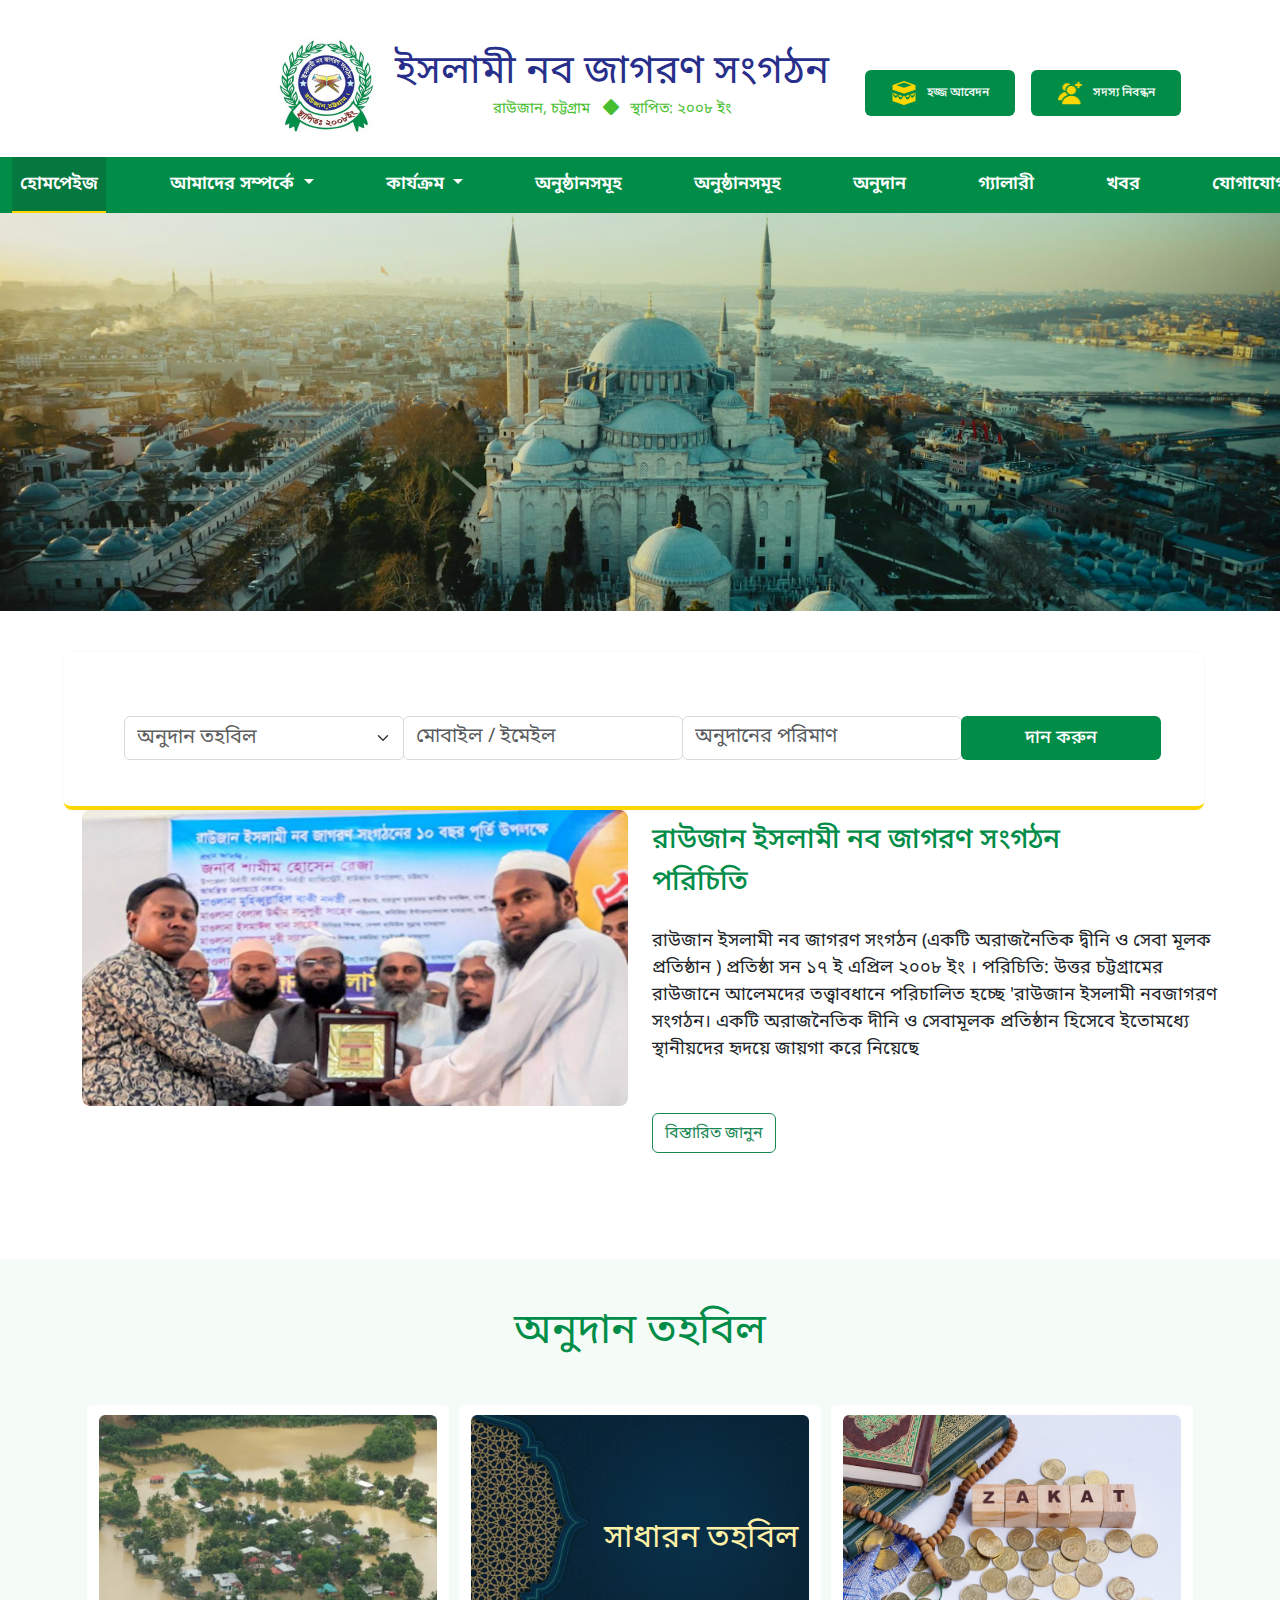
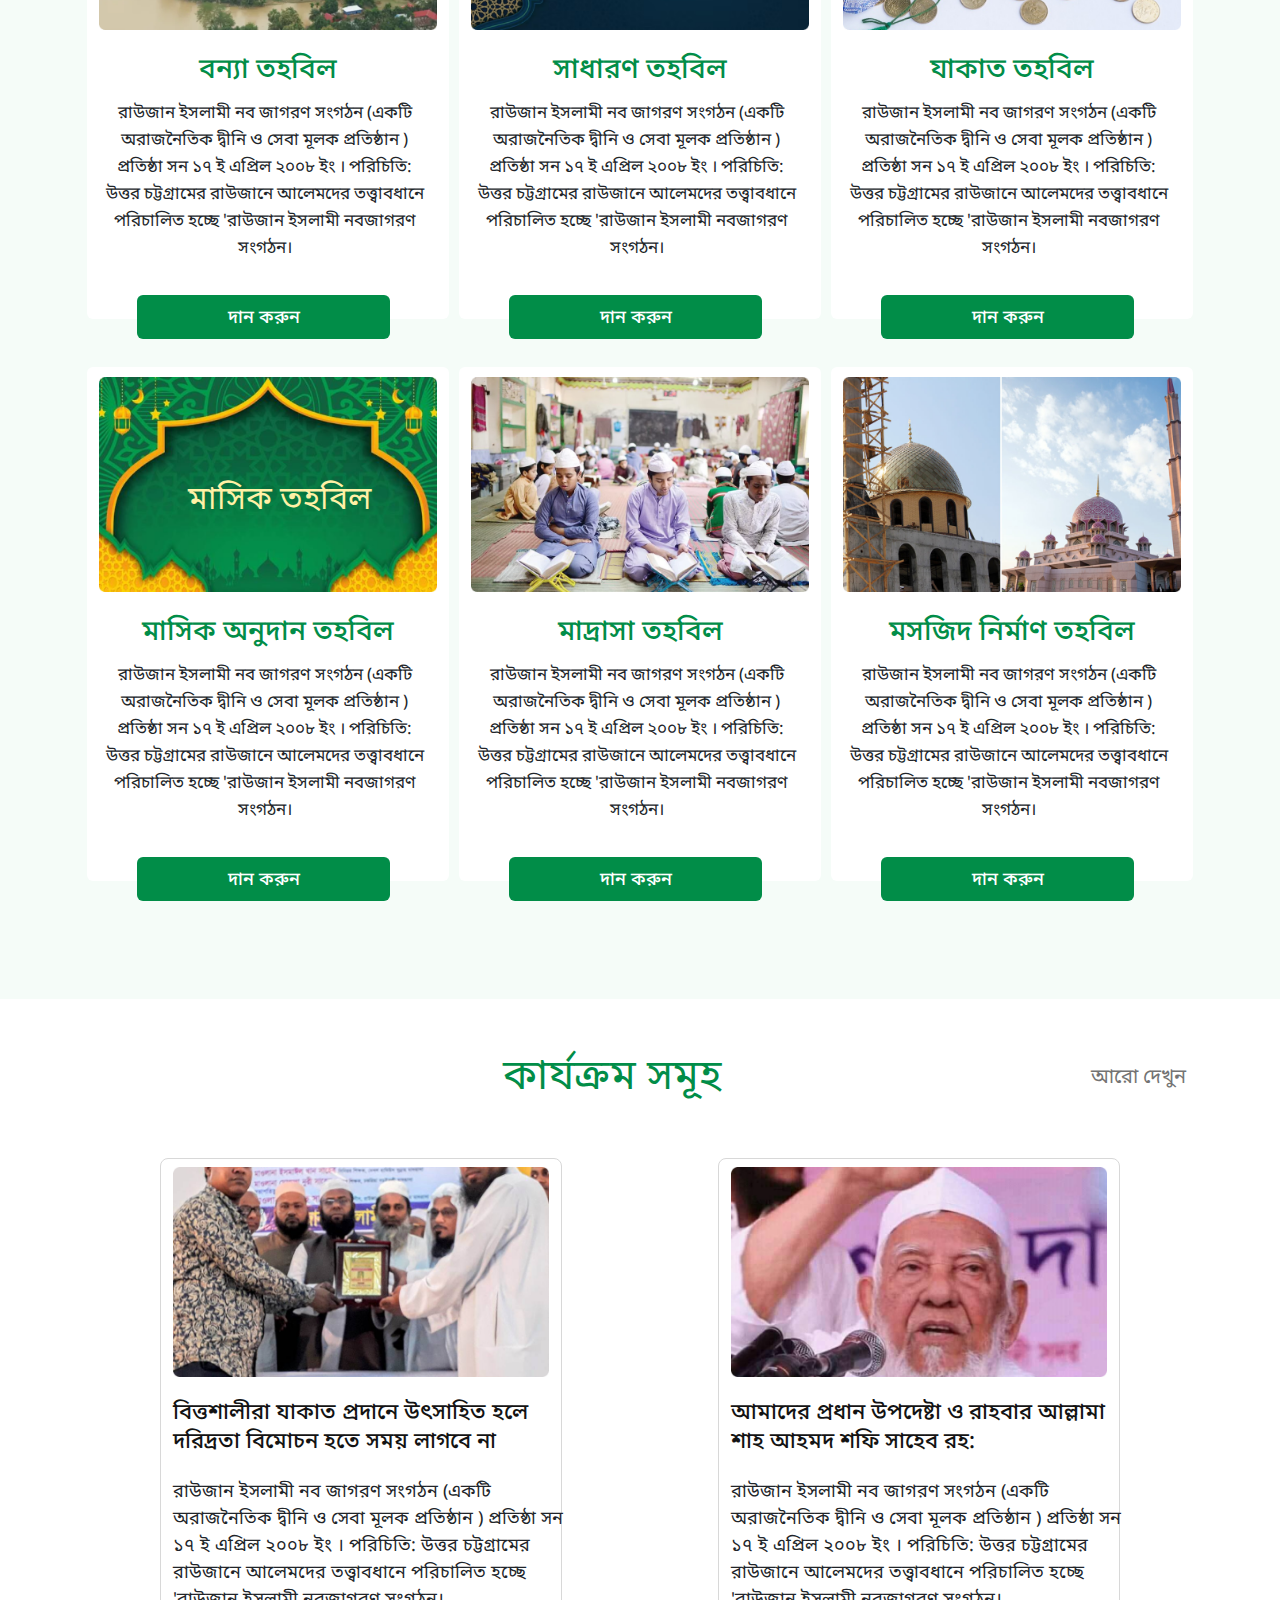
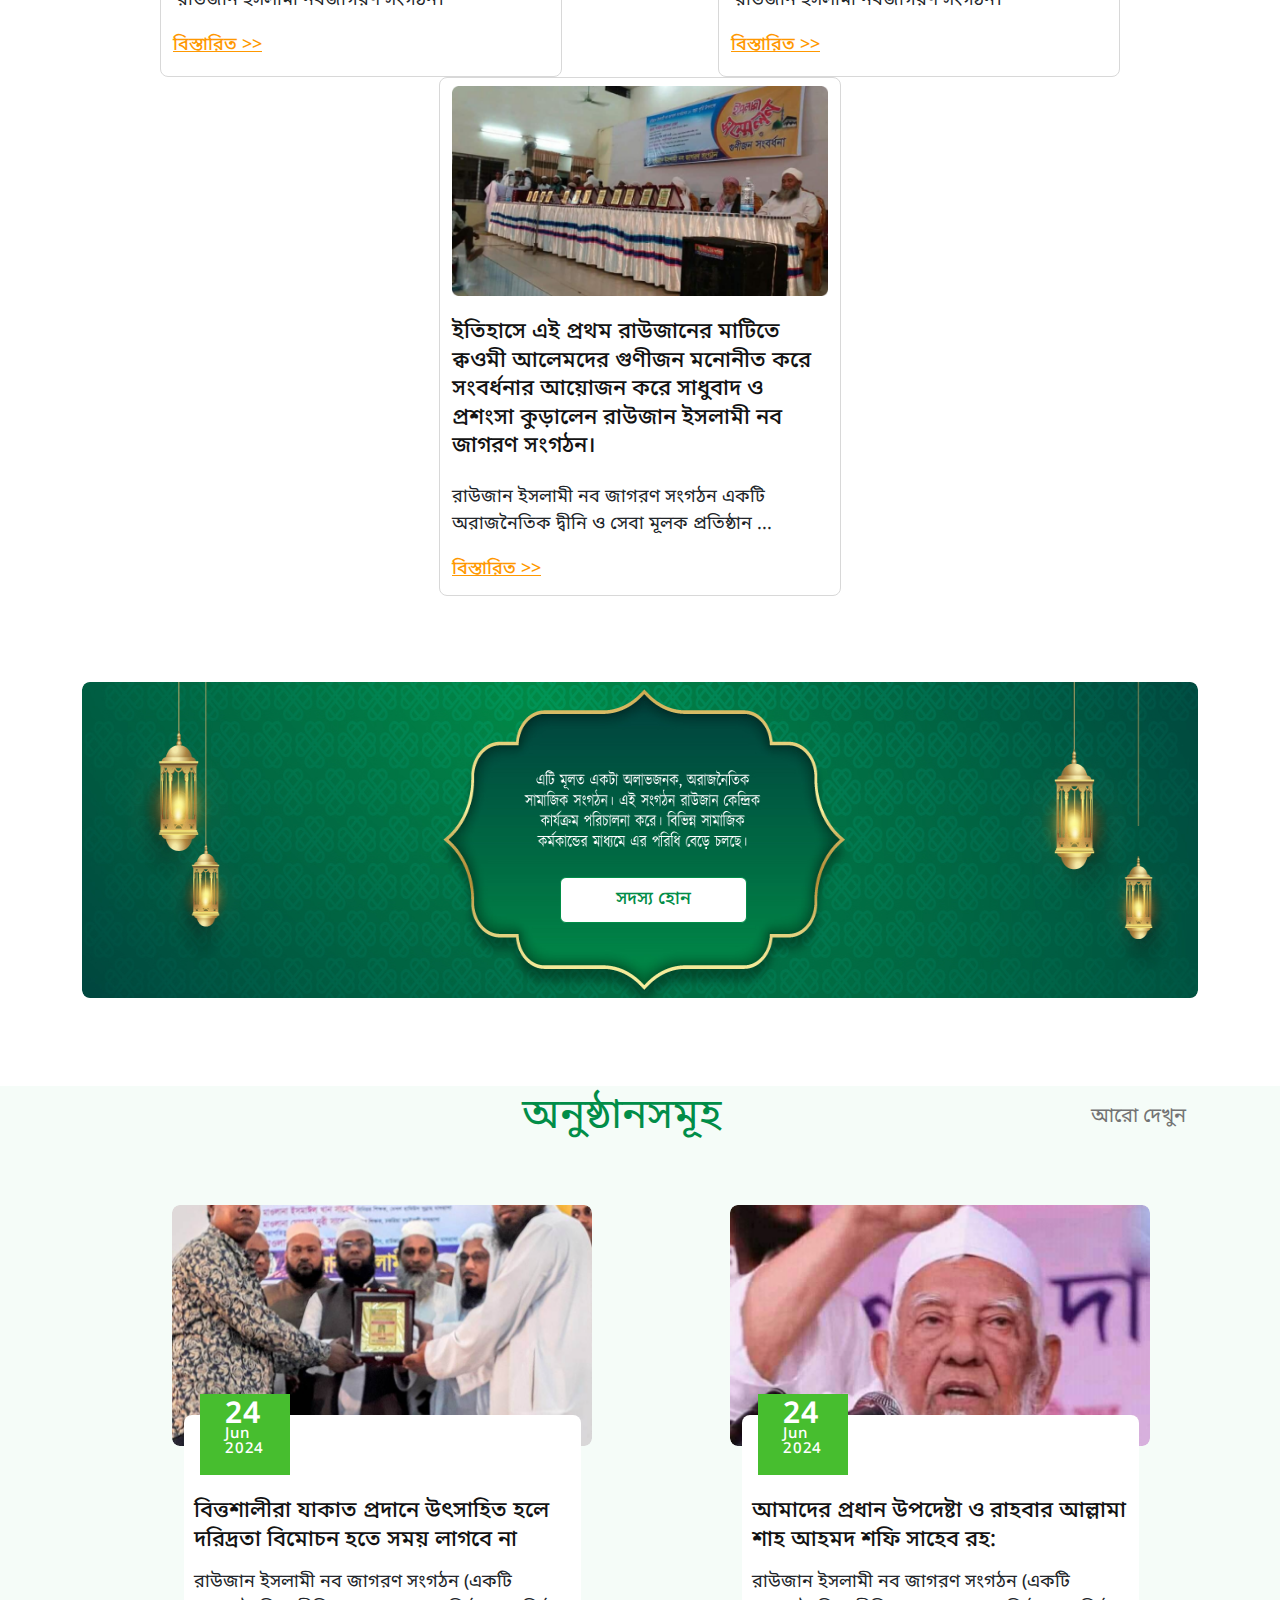
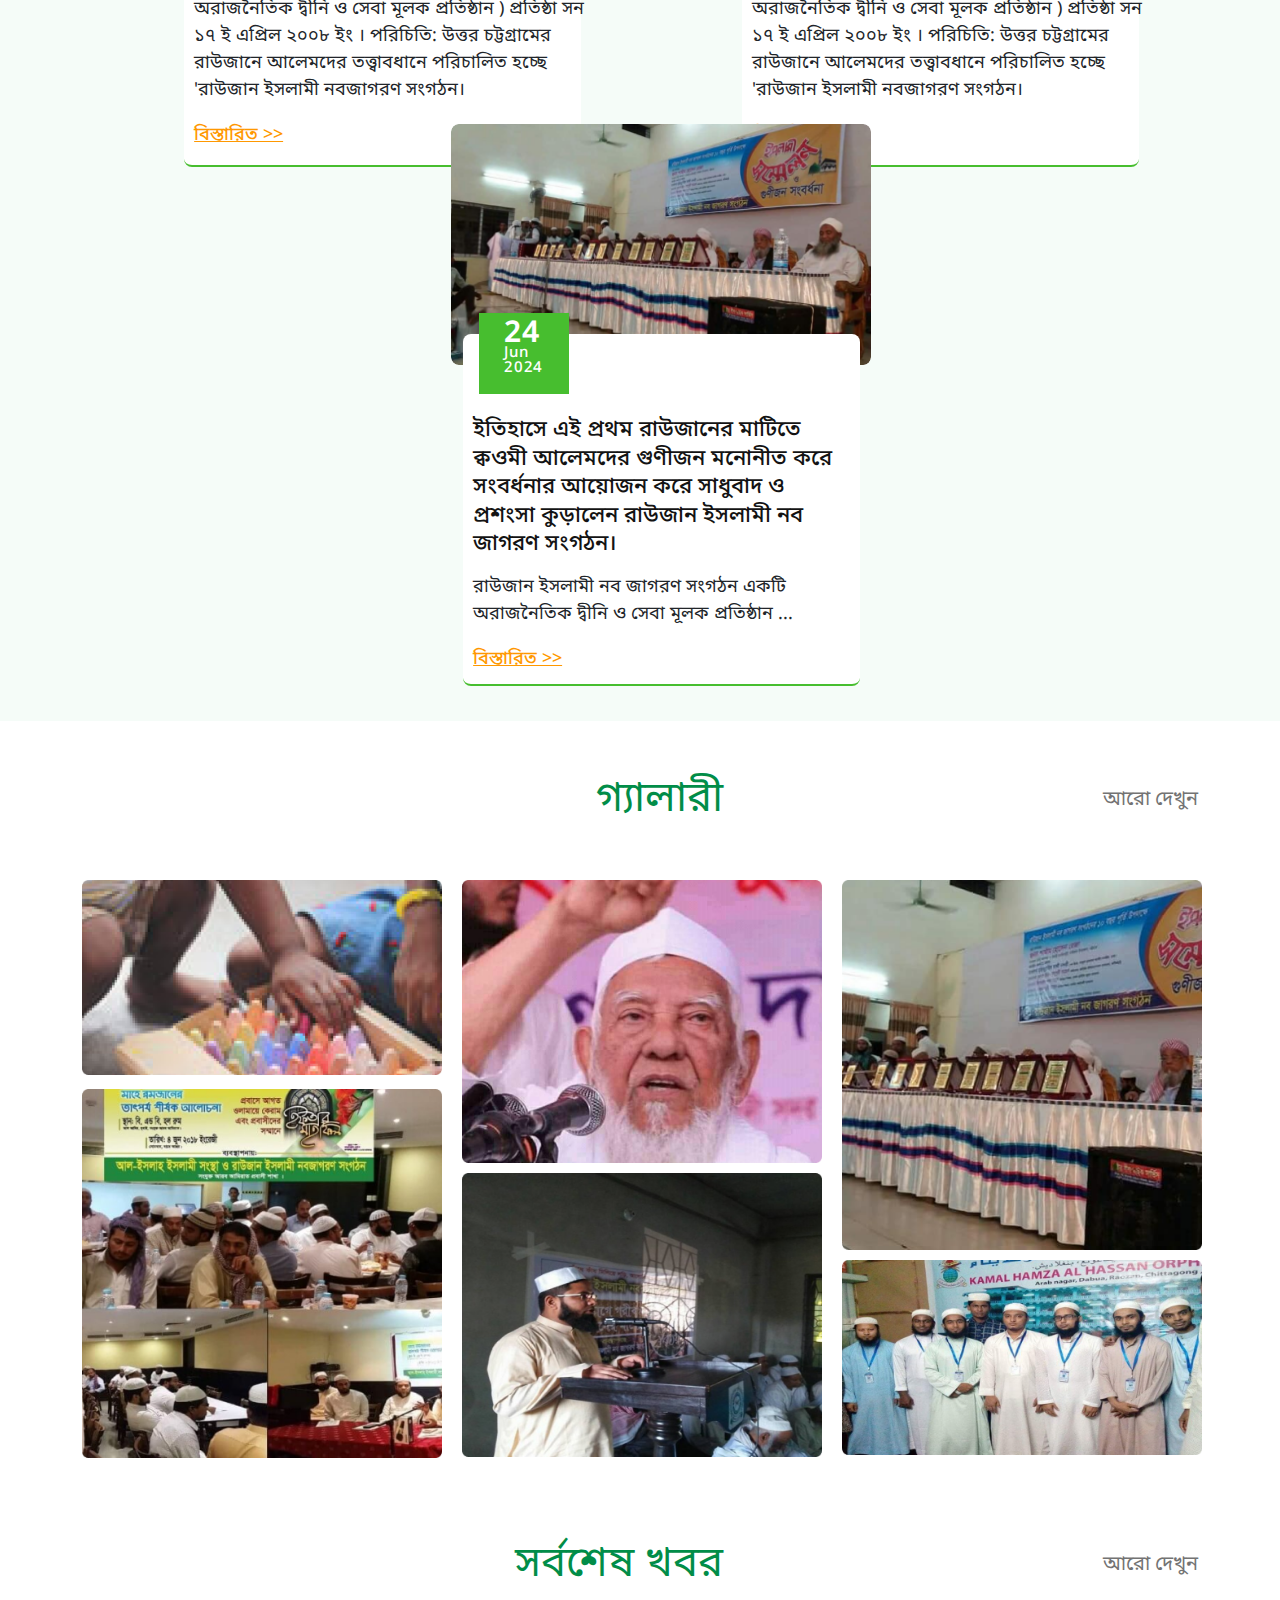
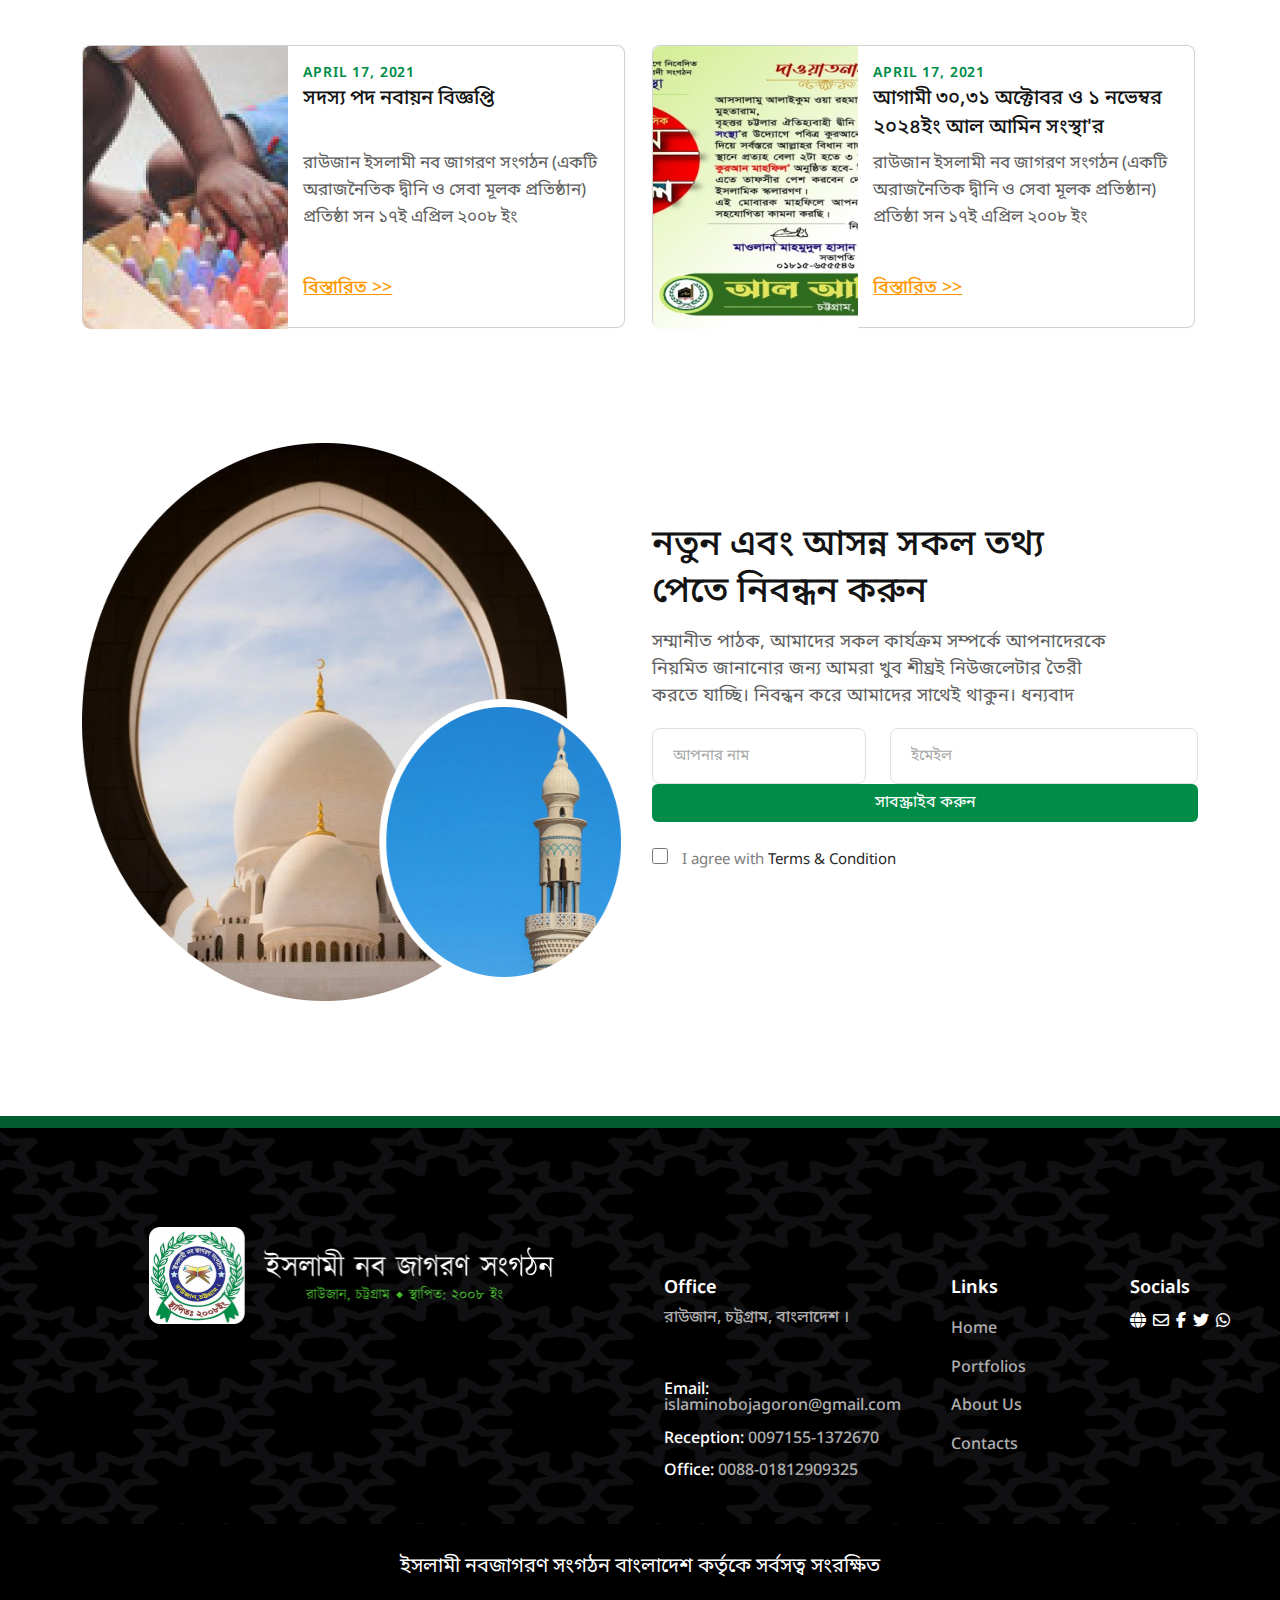
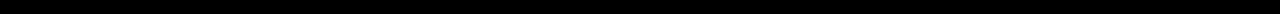
==== index.html @ cee105af "Add files via upload" ====
<!DOCTYPE html>
<html lang="en">
  <head>
    <meta charset="utf-8" />
    <meta name="viewport" content="width=device-width, initial-scale=1" />
    <title>Islami Nobojagoron</title>
    <link
      href="https://cdn.jsdelivr.net/npm/bootstrap@5.3.3/dist/css/bootstrap.min.css"
      rel="stylesheet"
      integrity="sha384-QWTKZyjpPEjISv5WaRU9OFeRpok6YctnYmDr5pNlyT2bRjXh0JMhjY6hW+ALEwIH"
      crossorigin="anonymous"
    />
    <link
      rel="stylesheet"
      href="https://cdnjs.cloudflare.com/ajax/libs/font-awesome/6.6.0/css/all.min.css"
    />
    <link rel="stylesheet" href="style.css" />
  </head>

  <body>
    <img
      style="left: 0; top: 110%"
      class="flower position-absolute d-md-none"
      src="imgs/left-design.png"
      alt=""
    />
    <img
      style="right: -10px; top: 107%"
      class="flower d-md-none"
      src="imgs/right-design.png"
      alt=""
    />
    <header>
      <div class="row w-100">
        <div class="col-sm-12 col-md-12 col-lg-8 col-12">
          <div
            class="logo_container d-flex align-items-center justify-content-md-center justify-content-lg-end"
          >
            <img
              class="img-fluid"
              width="96"
              height="97"
              src="imgs/logo.png"
              alt=""
            />
            <div class="org_name text-center">
              <h3 class="fs-1 fs-md-2">ইসলামী নব জাগরণ সংগঠন</h3>
              <span> রাউজান, চট্টগ্রাম</span>
              <i class="fa-solid fa-diamond"></i>
              <span>স্থাপিত: ২০০৮ ইং</span>
            </div>
          </div>
        </div>

        <div class="col-sm-12 col-md-6 col-lg-4 col-12 p-lg-0 m-md-auto">
          <div class="header_bnts mt-3">
            <button class="btn btn-1">
              <img
                class="me-2"
                width="24"
                height="24"
                src="imgs/kaba.png"
                alt=""
              />
              <span>হজ্জ আবেদন</span>
            </button>

            <button class="btn btn-2">
              <img
                class="me-2"
                width="24"
                height="24"
                src="imgs/double_man.png"
                alt=""
              />
              <span>সদস্য নিবন্ধন</span>
            </button>
          </div>
        </div>
      </div>

      <nav id="navbar" class="navbar navbar-expand-lg text-center">
        <div class="container-fluid">
          <button
            class="navbar-toggler"
            type="button"
            data-bs-toggle="collapse"
            data-bs-target="#navbarNav"
            aria-controls="navbarNav"
            aria-expanded="false"
            aria-label="Toggle navigation"
          >
            <span class="navbar-toggler-icon"></span>
          </button>
          <div class="collapse navbar-collapse" id="navbarNav">
            <ul class="navbar-nav m-auto">
              <li class="nav-item pt-2 active">
                <a class="nav-link" aria-current="page" href="index.html"
                  >হোমপেইজ</a
                >
              </li>

              <li class="nav-item dropdown pt-2">
                <a
                  class="nav-link dropdown-toggle"
                  href="#"
                  role="button"
                  data-bs-toggle="dropdown"
                  aria-expanded="false"
                >
                  আমাদের সম্পর্কে
                </a>
                <ul class="dropdown-menu">
                  <li><a class="dropdown-item" href="about_as.html">আমাদের সম্পর্কে-1</a></li>
                  <li><a class="dropdown-item" href="#">আমাদের সম্পর্কে-2</a></li>
                  <li><hr class="dropdown-divider"></li>
                  <li class="dropend">
                    <a
                      style="color: #000;"
                      class="dropdown-item dropdown-toggle"
                      href="#"
                      role="button"
                      data-bs-toggle="dropdown"
                      aria-expanded="false"
                    >
                      আরো জানি
                    </a>
                    <ul class="dropdown-menu">
                      <li><a class="dropdown-item" href="about_as.html">আমাদের সম্পর্কে-3</a></li>
                      <li><a class="dropdown-item" href="#">আমাদের সম্পর্কে-4</a></li>
                    </ul>
                  </li>
                </ul>
              </li>
              
              <li class="nav-item dropdown pt-2">
                <a
                  class="nav-link dropdown-toggle"
                  href="#"
                  role="button"
                  data-bs-toggle="dropdown"
                  aria-expanded="false"
                >
                কার্যক্রম
                </a>
                <ul class="dropdown-menu">
                  <li><a class="dropdown-item" href="activity.html">কার্যক্রম-1</a></li>
                  <li><a class="dropdown-item" href="#">কার্যক্রম-2</a></li>
                  <li><hr class="dropdown-divider"></li>
                  <li class="dropend">
                    <a
                      style="color: #000;"
                      class="dropdown-item dropdown-toggle"
                      href="#"
                      role="button"
                      data-bs-toggle="dropdown"
                      aria-expanded="false"
                    >
                      আরো জানি
                    </a>
                    <ul class="dropdown-menu">
                      <li><a class="dropdown-item" href="about_as.html">কার্যক্রম-3</a></li>
                      <li><a class="dropdown-item" href="#">কার্যক্রম-4</a></li>
                    </ul>
                  </li>
                </ul>
              </li>
          
              <li class="nav-item pt-2">
                <a class="nav-link" href="occasion.html">অনুষ্ঠানসমূহ</a>
              </li>
              <li class="nav-item pt-2">
                <a class="nav-link" href="occasion.html">অনুষ্ঠানসমূহ</a>
              </li>
              <li class="nav-item pt-2">
                <a class="nav-link" href="donation.html">অনুদান</a>
              </li>
              <li class="nav-item pt-2">
                <a class="nav-link" href="gallery.html">গ্যালারী</a>
              </li>
              <li class="nav-item pt-2">
                <a class="nav-link" href="news.html">খবর</a>
              </li>
              <li class="nav-item pt-2">
                <a class="nav-link" href="contact.html">যোগাযোগ</a>
              </li>
            </ul>
          </div>
        </div>
      </nav>
    </header>

    <section class="hero-section">
      <div class="hero">
        <div class="position-relative">
          <img height="597" class="img-fluid" src="imgs/hero_img.png" alt="" />
        </div>
        <div class="hero-box container position-absolute">
          <form class="row g-3 needs-validation m-auto" novalidate>
            <div class="all-work col-md-3 p-lg-5 p-md-5 col-sm-12">
              <select class="form-select" id="validationCustom04" required>
                <option selected disabled value="">অনুদান তহবিল</option>
                <option>...</option>
                <option>...</option>
              </select>
            </div>

            <div class="col-md-3 p-lg-5 p-md-5 pt-sm-2 col-sm-12">
              <input
                type="number"
                class="form-control"
                id="validationCustom05"
                required
                placeholder="মোবাইল / ইমেইল"
              />
            </div>

            <div class="col-md-3 p-lg-5 p-md-5 col-sm-12">
              <input
                type="number"
                class="form-control"
                id="validationCustom05"
                required
                placeholder="অনুদানের পরিমাণ"
              />
            </div>

            <div class="col-md-3 p-lg-5 p-md-5 col-sm-12">
              <input
                type="submit"
                class="form-control btns"
                id="validationCustom05"
                value="দান করুন"
              />
            </div>
          </form>
        </div>
      </div>
    </section>

    <section class="about_section container">
      <div class="row">
        <div class="col-12 col-md-6 col-sm-12 col-lg-6">
          <img class="img-fluid" src="imgs/about_img-1.png" alt="" />
        </div>
        <div class="deteails col-12 col-md-6 col-sm-12 col-lg-5">
          <h1>রাউজান ইসলামী নব জাগরণ সংগঠন পরিচিতি</h1>
          <p>
            রাউজান ইসলামী নব জাগরণ সংগঠন (একটি অরাজনৈতিক দ্বীনি ও সেবা মূলক
            প্রতিষ্ঠান ) প্রতিষ্ঠা সন ১৭ ই এপ্রিল ২০০৮ ইং । পরিচিতি: উত্তর
            চট্টগ্রামের রাউজানে আলেমদের তত্ত্বাবধানে পরিচালিত হচ্ছে 'রাউজান
            ইসলামী নবজাগরণ সংগঠন। একটি অরাজনৈতিক দীনি ও সেবামূলক প্রতিষ্ঠান
            হিসেবে ইতোমধ্যে স্থানীয়দের হৃদয়ে জায়গা করে নিয়েছে
          </p>
          <button type="button" class="btn btn-outline-success pt-2 btn-3">
            বিস্তারিত জানুন
          </button>
        </div>
      </div>
    </section>

    <section class="donation-section">
      <div class="container">
        <div class="text-center my-5 header pt-5">
          <h1>অনুদান তহবিল</h1>
        </div>

        <div class="row row-1 m-auto">
          <div
            class="card col-lg-4 col-md-4 col-sm-12 m-md-auto mt-md-5 col-12 m-lg-auto"
          >
            <img src="imgs/donation-1.png" alt="বন্যা তহবিল" />
            <h3>বন্যা তহবিল</h3>
            <p>
              রাউজান ইসলামী নব জাগরণ সংগঠন (একটি অরাজনৈতিক দ্বীনি ও সেবা মূলক
              প্রতিষ্ঠান ) প্রতিষ্ঠা সন ১৭ ই এপ্রিল ২০০৮ ইং । পরিচিতি: উত্তর
              চট্টগ্রামের রাউজানে আলেমদের তত্ত্বাবধানে পরিচালিত হচ্ছে 'রাউজান
              ইসলামী নবজাগরণ সংগঠন।
            </p>
            <button class="donate-btn">দান করুন</button>
          </div>

          <div
            class="card col-lg-4 col-md-4 col-sm-12 m-md-auto mt-md-5 col-12 m-lg-auto"
          >
            <img
              class="position-relative"
              src="imgs/donation-2.png"
              alt="সাধারণ তহবিল"
            />
            <span class="position-absolute">সাধারন তহবিল</span>
            <h3>সাধারণ তহবিল</h3>
            <p>
              রাউজান ইসলামী নব জাগরণ সংগঠন (একটি অরাজনৈতিক দ্বীনি ও সেবা মূলক
              প্রতিষ্ঠান ) প্রতিষ্ঠা সন ১৭ ই এপ্রিল ২০০৮ ইং । পরিচিতি: উত্তর
              চট্টগ্রামের রাউজানে আলেমদের তত্ত্বাবধানে পরিচালিত হচ্ছে 'রাউজান
              ইসলামী নবজাগরণ সংগঠন।
            </p>
            <button class="donate-btn">দান করুন</button>
          </div>

          <div
            class="card col-lg-4 col-md-4 col-sm-12 m-md-auto mt-md-5 col-12 m-lg-auto"
          >
            <img src="imgs/donation-3.png" alt="যাকাত তহবিল" />
            <h3>যাকাত তহবিল</h3>
            <p>
              রাউজান ইসলামী নব জাগরণ সংগঠন (একটি অরাজনৈতিক দ্বীনি ও সেবা মূলক
              প্রতিষ্ঠান ) প্রতিষ্ঠা সন ১৭ ই এপ্রিল ২০০৮ ইং । পরিচিতি: উত্তর
              চট্টগ্রামের রাউজানে আলেমদের তত্ত্বাবধানে পরিচালিত হচ্ছে 'রাউজান
              ইসলামী নবজাগরণ সংগঠন।
            </p>
            <button class="donate-btn">দান করুন</button>
          </div>

          <div
            class="card col-lg-4 col-md-4 col-sm-12 col-12 m-md-auto mt-md-5 mt-xl-5 m-lg-auto"
          >
            <img
              class="position-relative"
              src="imgs/donation-4.png"
              alt="মাসিক তহবিল"
            />
            <span class="position-absolute" style="left: 28%">মাসিক তহবিল</span>
            <h3>মাসিক অনুদান তহবিল</h3>
            <p>
              রাউজান ইসলামী নব জাগরণ সংগঠন (একটি অরাজনৈতিক দ্বীনি ও সেবা মূলক
              প্রতিষ্ঠান ) প্রতিষ্ঠা সন ১৭ ই এপ্রিল ২০০৮ ইং । পরিচিতি: উত্তর
              চট্টগ্রামের রাউজানে আলেমদের তত্ত্বাবধানে পরিচালিত হচ্ছে 'রাউজান
              ইসলামী নবজাগরণ সংগঠন।
            </p>
            <button class="donate-btn">দান করুন</button>
          </div>

          <div
            class="card col-lg-4 col-md-4 col-sm-12 col-12 m-md-auto mt-md-5 mt-xl-5 m-lg-auto"
          >
            <img src="imgs/donation-5.png" alt="মাদ্রাসা তহবিল" />
            <h3>মাদ্রাসা তহবিল</h3>
            <p>
              রাউজান ইসলামী নব জাগরণ সংগঠন (একটি অরাজনৈতিক দ্বীনি ও সেবা মূলক
              প্রতিষ্ঠান ) প্রতিষ্ঠা সন ১৭ ই এপ্রিল ২০০৮ ইং । পরিচিতি: উত্তর
              চট্টগ্রামের রাউজানে আলেমদের তত্ত্বাবধানে পরিচালিত হচ্ছে 'রাউজান
              ইসলামী নবজাগরণ সংগঠন।
            </p>
            <button class="donate-btn">দান করুন</button>
          </div>

          <div
            class="card col-lg-4 col-md-4 col-sm-12 col-12 m-md-auto mt-md-5 mt-xl-5 m-lg-auto"
          >
            <img src="imgs/donation-6.png" alt="মসজিদ নির্মাণ তহবিল" />
            <h3>মসজিদ নির্মাণ তহবিল</h3>
            <p>
              রাউজান ইসলামী নব জাগরণ সংগঠন (একটি অরাজনৈতিক দ্বীনি ও সেবা মূলক
              প্রতিষ্ঠান ) প্রতিষ্ঠা সন ১৭ ই এপ্রিল ২০০৮ ইং । পরিচিতি: উত্তর
              চট্টগ্রামের রাউজানে আলেমদের তত্ত্বাবধানে পরিচালিত হচ্ছে 'রাউজান
              ইসলামী নবজাগরণ সংগঠন।
            </p>
            <button class="donate-btn">দান করুন</button>
          </div>
        </div>
      </div>
    </section>

    <section class="activity_section">
      <div class="container">
        <div class="container">
          <div class="row custom-header my-5">
            <div class="col-7 text-end text-sm-left">
              <span>কার্যক্রম সমূহ</span>
            </div>
            <div class="col-5 see-more text-end pt-lg-3 pt-md-3">
              <a href="#" class="btn-5">আরো দেখুন</a>
            </div>
          </div>
        </div>

        <div class="row row-1 m-auto">
          <div
            class="card col-lg-4 col-md-4 col-sm-12 m-md-auto mt-md-5 col-12 m-lg-auto"
          >
            <img src="imgs/activity-1.png" alt="বন্যা তহবিল" />
            <h3>
              বিত্তশালীরা যাকাত প্রদানে উৎসাহিত হলে দরিদ্রতা বিমোচন হতে সময়
              লাগবে না
            </h3>
            <p>
              রাউজান ইসলামী নব জাগরণ সংগঠন (একটি অরাজনৈতিক দ্বীনি ও সেবা মূলক
              প্রতিষ্ঠান ) প্রতিষ্ঠা সন ১৭ ই এপ্রিল ২০০৮ ইং । পরিচিতি: উত্তর
              চট্টগ্রামের রাউজানে আলেমদের তত্ত্বাবধানে পরিচালিত হচ্ছে 'রাউজান
              ইসলামী নবজাগরণ সংগঠন।
            </p>
            <a href="#" class="btn-4">বিস্তারিত >></a>
          </div>

          <div
            class="card col-lg-4 col-md-4 col-sm-12 m-md-auto mt-md-5 col-12 m-lg-auto"
          >
            <img src="imgs/activity-2.png" />
            <h3>
              আমাদের প্রধান উপদেষ্টা ও রাহবার আল্লামা শাহ আহমদ শফি সাহেব রহ:
            </h3>
            <p>
              রাউজান ইসলামী নব জাগরণ সংগঠন (একটি অরাজনৈতিক দ্বীনি ও সেবা মূলক
              প্রতিষ্ঠান ) প্রতিষ্ঠা সন ১৭ ই এপ্রিল ২০০৮ ইং । পরিচিতি: উত্তর
              চট্টগ্রামের রাউজানে আলেমদের তত্ত্বাবধানে পরিচালিত হচ্ছে 'রাউজান
              ইসলামী নবজাগরণ সংগঠন।
            </p>
            <a href="#" class="btn-4">বিস্তারিত >></a>
          </div>

          <div
            class="card col-lg-4 col-md-4 col-sm-12 m-md-auto mt-md-5 col-12 m-lg-auto"
          >
            <img src="imgs/activity-3.png" alt="যাকাত তহবিল" />
            <h3>
              ইতিহাসে এই প্রথম রাউজানের মাটিতে ক্বওমী আলেমদের গুণীজন মনোনীত করে
              সংবর্ধনার আয়োজন করে সাধুবাদ ও প্রশংসা কুড়ালেন রাউজান ইসলামী নব
              জাগরণ সংগঠন।
            </h3>
            <p>
              রাউজান ইসলামী নব জাগরণ সংগঠন একটি অরাজনৈতিক দ্বীনি ও সেবা মূলক
              প্রতিষ্ঠান ...
            </p>
            <a href="#" class="btn-4">বিস্তারিত >></a>
          </div>
        </div>
      </div>
    </section>

    <section class="container banner position-relative">
      <img src="imgs/banner.png" class="img-fluid" alt="" />
      <button type="button" class="btn btn-light position-absolute btn-1">
        সদস্য হোন
      </button>
    </section>

    <section class="activity_section ocation-section">
      <div class="container">
        <div class="container">
          <div class="row custom-header my-5">
            <div class="col-7 text-end text-sm-left">
              <span>অনুষ্ঠানসমূহ</span>
            </div>
            <div class="col-5 see-more text-end pt-lg-3 pt-md-3">
              <a href="#" class="btn-5">আরো দেখুন</a>
            </div>
          </div>
        </div>

        <div class="row row-1 m-auto">
          <div
            class="card col-lg-4 col-md-4 col-sm-12 m-md-auto mt-md-5 col-12 m-lg-auto"
          >
            <img
              class="position-relative"
              src="imgs/activity-1.png"
              alt="বন্যা তহবিল"
            />
            <div class="card_body position-absolute">
              <h3>
                বিত্তশালীরা যাকাত প্রদানে উৎসাহিত হলে দরিদ্রতা বিমোচন হতে সময়
                লাগবে না
              </h3>
              <p>
                রাউজান ইসলামী নব জাগরণ সংগঠন (একটি অরাজনৈতিক দ্বীনি ও সেবা মূলক
                প্রতিষ্ঠান ) প্রতিষ্ঠা সন ১৭ ই এপ্রিল ২০০৮ ইং । পরিচিতি: উত্তর
                চট্টগ্রামের রাউজানে আলেমদের তত্ত্বাবধানে পরিচালিত হচ্ছে 'রাউজান
                ইসলামী নবজাগরণ সংগঠন।
              </p>
              <a href="#" class="btn-4">বিস্তারিত >></a>
            </div>
            <div class="date position-absolute text-center">
              <p>
                <span>24</span> <br />
                Jun<br />
                2024
              </p>
            </div>
          </div>

          <div
            class="card col-lg-4 col-md-4 col-sm-12 m-md-auto mt-md-5 col-12 m-lg-auto"
          >
            <img
              class="position-relative"
              src="imgs/activity-2.png"
              alt="সাধারণ তহবিল"
            />
            <div class="card_body position-absolute">
              <h3>
                আমাদের প্রধান উপদেষ্টা ও রাহবার আল্লামা শাহ আহমদ শফি সাহেব রহ:
              </h3>
              <p>
                রাউজান ইসলামী নব জাগরণ সংগঠন (একটি অরাজনৈতিক দ্বীনি ও সেবা মূলক
                প্রতিষ্ঠান ) প্রতিষ্ঠা সন ১৭ ই এপ্রিল ২০০৮ ইং । পরিচিতি: উত্তর
                চট্টগ্রামের রাউজানে আলেমদের তত্ত্বাবধানে পরিচালিত হচ্ছে 'রাউজান
                ইসলামী নবজাগরণ সংগঠন।
              </p>
              <a href="#" class="btn-4">বিস্তারিত >></a>
            </div>
            <div class="date position-absolute">
              <p><span>24</span><br />Jun<br />2024</p>
            </div>
          </div>

          <div
            class="card card-3 col-lg-4 col-md-4 col-sm-12 m-md-auto mt-md-5 col-12 m-lg-auto"
          >
            <img class="position-relative" src="imgs/activity-3.png" alt="" />
            <div class="card_body position-absolute">
              <h3>
                ইতিহাসে এই প্রথম রাউজানের মাটিতে ক্বওমী আলেমদের গুণীজন মনোনীত
                করে সংবর্ধনার আয়োজন করে সাধুবাদ ও প্রশংসা কুড়ালেন রাউজান ইসলামী
                নব জাগরণ সংগঠন।
              </h3>
              <p>
                রাউজান ইসলামী নব জাগরণ সংগঠন একটি অরাজনৈতিক দ্বীনি ও সেবা মূলক
                প্রতিষ্ঠান ...
              </p>
              <a href="#" class="btn-4">বিস্তারিত >></a>
            </div>
            <div class="date position-absolute">
              <p><span>24</span> <br />Jun<br />2024</p>
            </div>
          </div>
        </div>
      </div>
    </section>

    <section class="img_gallary">
      <div class="container">
        <div class="row custom-header my-5">
          <div class="col-7 text-end text-sm-left">
            <span>গ্যালারী</span>
          </div>
          <div class="col-5 see-more text-end pt-lg-3 pt-md-3">
            <a href="#" class="btn-5">আরো দেখুন</a>
          </div>
        </div>
      </div>
      <div class="container">
        <div class="grid-container-all">
          <div class="grid-container">
            <img src="imgs/gallary-1.png" alt="" />
            <img src="imgs/gallary-4.png" alt="" />
          </div>
          <div class="grid-container grid-container-2">
            <img src="imgs/gallary-2.png" alt="" />
            <img src="imgs/gallary-5.png" alt="" />
          </div>
          <div class="grid-container grid-container-3">
            <img src="imgs/gallary-3.png" alt="" />
            <img src="imgs/gallary-6.png" alt="" />
          </div>
        </div>
      </div>
    </section>

    <section class="news_section">
      <div class="container">
        <div class="row custom-header my-5">
          <div class="col-7 text-end text-sm-left">
            <span>সর্বশেষ খবর</span>
          </div>
          <div class="col-5 see-more text-end pt-lg-3 pt-md-3">
            <a href="#" class="btn-5">আরো দেখুন</a>
          </div>
        </div>
      </div>

      <div class="container mt-5">
        <div class="row g-4">
          <div class="col col-lg-6 col-md-12 col-sm-12 col-12">
            <div class="card d-flex flex-md-row flex-lg-row flex-sm-column">
              <img src="imgs/news-1.png" alt="Card Image" />
              <div class="card-body">
                <span class="time-date">APRIL 17, 2021</span>
                <h5 class="card-title">সদস্য পদ নবায়ন বিজ্ঞপ্তি</h5>
                <p class="card-text">
                  রাউজান ইসলামী নব জাগরণ সংগঠন (একটি অরাজনৈতিক দ্বীনি ও সেবা
                  মূলক প্রতিষ্ঠান) প্রতিষ্ঠা সন ১৭ই এপ্রিল ২০০৮ ইং
                </p>
                <a href="#" class="read-more">বিস্তারিত &gt;&gt;</a>
              </div>
            </div>
          </div>
          <div class="col col-lg-6 col-md-12 col-sm-12 col-12">
            <div class="card d-flex flex-md-row flex-lg-row flex-sm-column">
              <img src="imgs/news-2.png" alt="Card Image" />
              <div class="card-body">
                <span class="time-date">APRIL 17, 2021</span>
                <h5 class="card-title">
                  আগামী ৩০,৩১ অক্টোবর ও ১ নভেম্বর ২০২৪ইং আল আমিন সংস্থা'র
                </h5>
                <p class="card-text">
                  রাউজান ইসলামী নব জাগরণ সংগঠন (একটি অরাজনৈতিক দ্বীনি ও সেবা
                  মূলক প্রতিষ্ঠান) প্রতিষ্ঠা সন ১৭ই এপ্রিল ২০০৮ ইং
                </p>
                <a href="#" class="read-more">বিস্তারিত &gt;&gt;</a>
              </div>
            </div>
          </div>
        </div>
      </div>
    </section>

    <section class="contact_section">
      <div class="container">
        <div class="row">
          <div class="col col-12 col-sm-12 col-md-12 col-lg-6">
            <img src="imgs/contact.png" class="img-fluid" alt="" />
          </div>
          <div class="col main-body col-12 col-sm-12 col-md-12 col-lg-6">
            <div
              class="col col-12 col-sm-12 col-md-12 col-lg-6 m-md-auto"
            ></div>
            <h1>নতুন এবং আসন্ন সকল তথ্য পেতে নিবন্ধন করুন</h1>
            <p>
              সম্মানীত পাঠক, আমাদের সকল কার্যক্রম সম্পর্কে আপনাদেরকে নিয়মিত
              জানানোর জন্য আমরা খুব শীঘ্রই নিউজলেটার তৈরী করতে যাচ্ছি। নিবন্ধন
              করে আমাদের সাথেই থাকুন। ধন্যবাদ
            </p>

            <div class="row">
              <div class="col-md-5">
                <input
                  type="text"
                  class="form-control"
                  id="inputEmail4"
                  placeholder="আপনার নাম"
                />
              </div>
              <div class="col-md-7">
                <input
                  type="text"
                  class="form-control"
                  id="inputPassword4"
                  placeholder="ইমেইল"
                />
              </div>
              <div class="col-12">
                <button class="form-control btn btn-3 btn-sub">সাবস্ক্রাইব করুন</button>
                
              </div>
            </div>
            <div class="cheakBox mt-4">
              <input type="checkbox" name="" id="" />
              <label for="">I agree with <span>Terms & Condition</span></label>
            </div>
          </div>
        </div>
      </div>
    </section>

    <footer class="position-relative w-lg-100">
      <img
        style="opacity: 0.5"
        width="100%"
        height="100%"
        src="imgs/footer-bg.png"
        alt=""
      />
      <div class="container-box position-absolute">
        <div class="row">
          <div class="col col-lg-6 col-md-12 col-sm-12 col-12 text-md-center">
            <img class="img-fluid" src="imgs/footer-logo.png" alt="" />
          </div>
          <div class="col col-lg-6 col-md-12 col-sm-12 col-12 m-md-auto">
            <div class="footer-boxss d-flex mt-md-5">
              <div>
                <h3>Office</h3>
                <p>রাউজান, চট্টগ্রাম, বাংলাদেশ ।</p>
                <div class="email-box">
                  <p>
                    <span>Email:</span><br />
                    islaminobojagoron@gmail.com
                  </p>
                  <p><span>Reception:</span> 0097155-1372670</p>
                  <p><span>Office:</span> 0088-01812909325</p>
                </div>
              </div>
              <div class="d-flex flex-column link-section w-sm-50">
                <h3>Links</h3>
                <a href="">Home</a>
                <a href="">Portfolios</a>
                <a href="">About Us</a>
                <a href="">Contacts</a>
              </div>

              <div class="social_link w-sm-50">
                <h3>Socials</h3>
                <i class="fa-solid fa-globe"></i>
                <i class="fa-regular fa-envelope"></i>
                <i class="fa-brands fa-facebook-f"></i>
                <i class="fa-brands fa-twitter"></i>
                <i class="fa-brands fa-whatsapp"></i>
              </div>
            </div>
          </div>
        </div>
      </div>
      <div class="copyright text-center">
        <p>ইসলামী নবজাগরণ সংগঠন বাংলাদেশ কর্তৃকে সর্বসত্ব সংরক্ষিত</p>
      </div>
    </footer>

    <script src="main.js"></script>
    <script
      src="https://cdn.jsdelivr.net/npm/bootstrap@5.3.3/dist/js/bootstrap.bundle.min.js"
      integrity="sha384-YvpcrYf0tY3lHB60NNkmXc5s9fDVZLESaAA55NDzOxhy9GkcIdslK1eN7N6jIeHz"
      crossorigin="anonymous"
    ></script>
  </body>
</html>
---- style.css ----
@import url("https://fonts.googleapis.com/css2?family=Noto+Sans+Bengali:wght@100..900&display=swap");

* {
  font-family: "Noto Sans Bengali", sans-serif;
}

/* header */
header {
  margin-top: 36px;
}

.logo_container .org_name h3 {
  font-size: 29.67px;
  font-weight: 400;
  color: #272f8a;
  margin: 0;
}

.logo_container .org_name span {
  font-size: 14.84px;
  font-weight: 400;
  color: #47be2f;
}

.logo_container .org_name i {
  width: 4.84px;
  height: 4.84px;
  color: #47be2f;
  margin: 0 9px;
  margin-right: 18px;
}

.logo_container .org_name {
  margin-left: 21px;
}

.header_bnts .btn {
  padding: 10px 16px;
  border-radius: 6px;
  background: #018d48;
  color: white;
  margin-left: 12px;
  font-size: 18px;
  font-weight: 500;
  position: relative;
  overflow: hidden;
  transition: color 0.5s ease;
  z-index: 1;
}

.header_bnts .btn::before {
  content: "";
  position: absolute;
  top: 50%;
  width: 100%;
  height: 100%;
  background: #036433;
  transition: left 1.4s ease, right 1s ease;
  transform: translateY(-50%);
  z-index: -1;
}

.btn-1::before {
  left: -100%;
}

.btn-2::before {
  right: -100%;
}

.btn-1:hover::before {
  left: 100%;
}

 .btn-2:hover::before {
  right: 100%;
}

.header_bnts {
  margin-left: 162px;
}

.navbar {
  width: 100%;
  height: 56px;
  margin-top: 24px;
  background: #018d48;
}

.navbar-nav .nav-item {
  margin-right: 56px;
  height: 56px;
}

.navbar-nav .nav-item .nav-link {
  font-size: 18px;
  font-weight: 600;
  line-height: 23.85px;
  color: #ffffff;
  text-align: center;
  z-index: 0;
}

.navbar-nav .nav-item:hover,
.navbar-nav .active {
  background: #04783e;
  border-bottom: 2px solid #ffd700;
}

.dropdown-menu{
  padding: 20px;
  border: none;
}
.navbar .dropdown{
  transition: all 1s linear;
}
.navbar .dropdown:hover > .dropdown-menu,
.dropend:hover > .dropdown-menu {
  display: block;
  margin-top: 9px;
  border-end-end-radius: 0px;
}
.navbar .dropdown:hover > .dropdown-menu{
  left: 50%;
  transform: translateX(-50%);
}
.dropdown-menu .dropdown-item{
  font-size: 19px;
  font-weight:500;
}

.dropend:hover > .dropdown-menu {
  position: absolute;
  left: 100%;
  top: -20px;
  margin-left: 0px;
  position: absolute;
  border-start-start-radius: 0px;
}

.logo_container img,
.org_name {
  transition: transform 0.3s ease;
}

.logo_container:hover img {
  transform: scale3d(1.1, 1.1, 1.1);
}
.org_name:hover {
  opacity: 70%;
}

/* Hero section */
.hero-box {
  overflow: hidden;
  width: 1366px;
  height: 158px;
  background: #ffffff;
  border-bottom: 4px solid #ffd700;
  box-shadow: 0px 4px 8px 0px #0000000f;
  box-shadow: 0px 0px 4px 0px #0000000a;
  border-radius: 8px;
  bottom: -100px;
  left: 15%;
}

.hero-box .row input,
.hero-box .row select {
  width: 280px;
  height: 44px;
  border: 1px solid #d9d9d9;
  color: #5f5f5f;
}
.hero-box .row input::placeholder,
.hero-box .row select {
  font-size: 20px;
  font-weight: 400;
}
.hero-box .row .btns {
  font-weight: 500;
  font-size: 18px;
  width: 240px;
  background: #018d48;
  color: #fff;
  transition: all 0.5s linear;
  border: 2px solid transparent;
}
.hero-box .row .btns:hover {
  background: transparent;
  border: 2px solid #018d48;
  color: #018d48;
}
/* about */
.about_section {
  margin-top: 199px;
}
.about_section .row img {
  width: 630px;
  height: 296px;
  border-radius: 8px;
}
.about_section .row .deteails h1 {
  font-size: 28px;
  font-weight: 500;
  line-height: 42px;
  text-align: left;
  color: #018d48;
  margin-top: 10px;
}

.about_section .row .deteails p {
  font-size: 18px;
  font-weight: 400;
  line-height: 27px;
  text-align: left;
  margin-bottom: 36px;
  margin-top: 24px;
  width: 567px;
  height: 149px;
}
.btn-3 {
  transition: all 0.5s linear;
}

/* donation-section */
.donation-section {
  background-color: #f5fcf8;
  margin-top: 106px;
  height: 1340px;
}
.custom-header span,
.header h1 {
  font-size: 42px;
  font-weight: 400;
  color: #018d48;
}

.custom-header .see-more a {
  font-size: 20px;
  font-weight: 400;
  line-height: 30px;
  text-align: right;
  color: #737373;
  text-decoration: none;
}

.donation-section .row .card {
  width: 402px;
  height: 514px;
  margin-right: 10px;
  padding-top: 10px;
  border: none;
  position: relative;
  transition: box-shadow 0.3s ease;
}

.donation-section .row .card:hover{
  box-shadow: 0 0 20px rgba(0, 0, 0, 0.3);
}
.donation-section .row-1 {
  margin-bottom: 56px;
}

.donation-section .row .card h3 {
  font-size: 28px;
  font-weight: 500;
  line-height: 42px;
  text-align: center;
  color: #018d48;
  margin-top: 20px;
}
.donation-section .row .card p {
  width: 391px;
  font-size: 18px;
  font-weight: 400;
  line-height: 27px;
  text-align: center;
}

.donation-section .row .card .donate-btn {
  width: 253px;
  height: 44px;
  padding: 10px 16px;
  gap: 10px;
  border-radius: 6px;
  border: none;
  background: #018d48;
  color: #fff;
  font-size: 18px;
  font-weight: 500;
  position: absolute;
  bottom: -20px;
  left: 70px;
  z-index: 1;
}
.contact_btn{
  position: relative;
  z-index: 1;

}

.donate-btn:before ,
.contact_btn::before{
  transition: 0.5s all ease;
  position: absolute;
  top: 0;
  left: 50%;
  right: 50%;
  bottom: 0;
  opacity: 0;
  border-radius: 6px;
  content: "";
  background-color: #015c2e;
  z-index: -1;
}

.donate-btn:hover,
.contact_btn:hover {
  color: white;
}

.donate-btn:hover:before ,
.contact_btn:hover::before{
  transition: 0.5s all ease;
  left: 0;
  right: 0;
  opacity: 1;
}

.donate-btn:active,
.contact_btn:active {
  transform: scale(0.9);
}

.donation-section .row .card span {
  font-size: 32px;
  font-weight: 400;
  line-height: 63px;
  text-align: center;
  color: #fff1a6;
  top: 20%;
  left: 40%;
}

.activity_section {
  background: #fff;
}

/* activity_section */
.activity_section .card {
  width: 402px;
  height: 519px;
  border-radius: 8px;
  border: 1px solid #d8d8d8;
  padding-top: 8px;
  transition: transform 0.3s ease, box-shadow 0.3s ease, filter 0.3s ease;
}

.activity_section .card:hover {
  transform: scale(1.05); 
  box-shadow: 0 12px 24px rgba(0, 0, 0, 0.4); 
  filter: brightness(1.1);
}

.activity_section .row .card h3 {
  font-size: 22px;
  font-weight: 500;
  line-height: 28.6px;
  text-align: left;
  margin-top: 23px;
  color: #131313;
}
.activity_section .row .card p {
  width: 391px;
  font-size: 18px;
  font-weight: 400;
  line-height: 27px;
  text-align: left;
  margin: 14px 0 18px 0;
}


.activity_section .row .card a {
  font-size: 18px;
  font-weight: 500;
  line-height: 27px;
  text-align: left;
  color: #ff9800;
}

.btn-4 {
  transition: all 0.5s ease;
}
.btn-4:hover {
  display: block;
  word-spacing: 5rem;
}

/* Banner section */

.banner {
  margin-bottom: 88px;
}

.banner img {
  width: 1267px;
  height: 316px;
  border-radius: 8px;
  margin-top: 86px;
}

.banner button {
  width: 187px;
  top: 70%;
  left: 43%;
  color: #018d48;
  font-size: 18px;
  font-weight: 500;
  line-height: 23.85px;
  background: #fff;
  padding: 10px 16px;
  border: 1px solid #018d48;
}



/* ocation-section */

.ocation-section {
  background: #f5fcf8;
  padding-bottom: 86px;
}

.ocation-section .card {
  border: none;
  background: transparent;
  transition: all .5s linear;
}
.ocation-section .card:hover{
  transform: scale(1.01); 
}


.ocation-section .card img {
  width: 420px;
  height: 241px;
  border-radius: 8px;
}

.ocation-section .card .card_body {
  width: 397px;
  height: 352px;
  background: #ffffff;
  border-radius: 8px;
  border-bottom: 2px solid #47be2f;
  top: 42%;
  left: 6%;
  padding: 10px;
  padding-top: 60px;
}

.ocation-section .card .date,
.activity-box-sec .card .date {
  background: #47be2f;
  width: 89.77px;
  height: 81px;
  text-align: center;
  top: 38%;
  left: 10%;
}

.activity-box-sec .card .date {
  top: 106px;
  left: 58px;
}
.ocation-section .card .date p,
.activity-box-sec .card .date p {
  border-radius: 5px;
  font-size: 15px;
  font-weight: 500;
  line-height: 15px;
  letter-spacing: 0.75px;
  color: #fff;
  padding-left: 25px;
}
.ocation-section .card span,
.activity-box-sec .card span {
  font-size: 30px;
  font-weight: 600;
  color: #fff;
}

/* Foto Gallary */
.img_gallary .grid-container {
  height: 716px;
  display: grid;
  grid-template-rows: 1fr 2fr;
  gap: 10px;
  transition: all 0.3s ease;
}
.img_gallary .grid-container img {
  width: 419.94px;
}

.img_gallary .grid-container:hover img {
  transform: scale(1.1);
  filter: brightness(1.2) contrast(1.2);
}

.img_gallary .grid-container-all {
  display: grid;
  grid-template-columns: repeat(3, 1fr);
  gap: 20px;
}

.grid-container-2 {
  grid-template-rows: repeat(2, 1fr);
}
.grid-container-3 {
  grid-template-rows: 2fr 1fr;
}

.news_section .row .col .card {
  width: 642.94px;
  height: 283px;
  border-radius: 8px;
  background: #ffffff;
  box-shadow: 2px 0px 4px 0px #00000014;
  box-shadow: 0px 0px 6px 0px #00000005;
  margin-bottom: 115px;
}
.news_section .row .col .card:hover{
  transform: scale(1.01); 
  box-shadow: 0 12px 24px rgba(0, 0, 0, 0.4); 
}
.news_section-2 .row .col .card {
  margin-bottom: 24px;
}
.news_section .row .col .card .card-body {
  padding: 15px;
  margin-left: 39px;
  width: 320px;
}
.news_section .row .col .card img {
  width: 265.32px;
  height: 283px;
  border-radius: 8px 0px 0px 8px;
  object-fit: cover;
}

.news_section .row .col .card .card-body .time-date {
  font-size: 14px;
  font-weight: 600;
  line-height: 19.1px;
  letter-spacing: 0.06em;
  text-align: left;
  color: #018d48;
  margin-bottom: 13px;
}

.news_section .row .col .card .card-body .card-title {
  font-size: 20px;
  font-weight: 500;
  line-height: 28.6px;
  text-align: left;
  color: #131313;
  width: 320px;
  height: 49px;
}
.news_section .row .col .card .card-body .card-text {
  font-size: 17px;
  font-weight: 400;
  line-height: 27px;
  text-align: left;
  color: #606060;
  margin-bottom: 41px;
  margin-top: 16px;
  width: 320px;
  height: 84.14px;
}
.news_section .row .col .card .card-body .read-more {
  font-size: 18px;
  font-weight: 500;
  line-height: 27px;
  text-align: left;
  color: #ff9800;
}

/* contact_section */
.contact_section .row .col img {
  width: 620px;
  height: 558px;
}

.contact_section .row .col h1 {
  font-size: 36px;
  font-weight: 500;
  line-height: 46.8px;
  text-align: left;
  color: #131313;
  width: 461px;
  margin-top: 80px;
  margin-bottom: 12px;
}

.contact_section .row .col p {
  font-size: 18px;
  font-weight: 400;
  line-height: 27px;
  text-align: left;
  color: #606060;
  width: 473px;
  margin-bottom: 18px;
}

.contact_section .row .main-body {
  width: 554px;
  height: 499px;
  margin-left: 100px;
}
.contact_section .row .main-body .row input {
  height: 56px;
  border-radius: 8px;
  padding: 20px;
  border: 1px solid #dfdfdf;
  font-size: 16px;
  font-weight: 600;
  color: #000;
}
.contact_section .row .main-body .row input::placeholder {
  font-size: 15px;
  font-weight: 400;
  line-height: 20.46px;
  text-align: left;
  color: #a9a9a9;
}

.contact_section .row .main-body .cheakBox input {
  width: 16px;
  height: 16px;
  border-radius: 4px;
  border: 1px solid #dfdfdf;
  margin-right: 10px;
}
.contact_section .row .main-body .cheakBox label {
  font-size: 15px;
  font-weight: 400;
  line-height: 28px;
  text-align: left;
  color: #7d7d7d;
}
.contact_section .row .main-body .cheakBox label span {
  color: #272727;
}

.btn-sub{
  background: #018d48;
  color: #fff;
}
.btn-sub:hover{
  border: 1px solid #018d48;
  color: #018d48;
}

/* contact-us */
.contact-us .row .form-label span {
  color: red;
}

.contact-us .row .form-label {
  font-size: 20px;
  font-weight: 400;
  line-height: 30px;
  text-align: left;
  color: #1e1e1e;
}

.contact-us .row input {
  height: 56px;
}
.contact-us .row textarea {
  height: 297px;
}

.contact-us .row button {
  background: #018d48;
  color: #fff;
  height: 56px;
  font-size: 16px;
  font-weight: 600;
  line-height: 21.2px;
}

/* footer */
footer {
  margin-top: 115px;
  background: #000;
  height: 408px;
  border-top: 12px solid #018d48a6;
}
footer .container-box {
  top: 25%;
  left: 20%;
}

footer .container-box h3 {
  font-size: 18px;
  font-weight: 600;
  line-height: 27px;
  text-align: left;
  color: #ffffff;
}

footer .container-box p {
  font-size: 16px;
  font-weight: 500;
  line-height: 16.56px;
  text-align: left;
  color: #adadad;
}

.container-box img {
  width: 406px;
  height: 97px;
  transition: all .4s linear;
}
.container-box img:hover{
  opacity: 40%;
}
.container-box p span {
  color: #ffffff;
}
.container-box .email-box {
  margin-top: 55px;
}
.container-box .link-section {
  margin-left: 50px;
  margin-right: 104px;
}
.container-box .link-section a {
  font-size: 16px;
  font-weight: 500;
  line-height: 38.56px;
  text-align: left;
  color: #adadad;
  text-decoration: none;
}
.container-box .link-section a:hover,
.container-box .social_link i:hover{
  color: #018d48;
  margin-left: 3px;
}
.container-box .social_link {
  width: 280px;
}

.container-box .social_link i {
  margin-right: 3px;
  color: #ffffff;
}

footer .copyright {
  background: #000;
  height: 90px;
}

footer .copyright p {
  font-size: 20px;
  font-weight: 400;
  line-height: 26.5px;
  color: #ffffff;
  padding-top: 30px;
}

/* About section */
.top_header {
  background: #03673c;
  height: 100px;
  margin-bottom: 40px;
}
.top_header p {
  font-size: 42px;
  font-weight: 400;
  line-height: 63px;
  text-align: center;
  color: #d4ffea;
  padding-top: 20px;
  text-decoration: none;
}
.beforeEffect {
  margin-left: 90px;
  height: 397px;
  border: 1px solid #dbdbdb;
  position: relative;
}
.beforeEffect::before {
  content: "";
  position: absolute;
  width: 2px;
  height: 28px;
  background: #018d48;
  top: 10px;
  left: -1px;
}
.about_box_section .links .heder {
  color: #018d48;
}
.about_box_section .links a {
  font-size: 20px;
  font-weight: 400;
  line-height: 40.2px;
  text-align: left;
  color: #1e1e1e;
  text-decoration: none;
}

.about_box_section .card {
  padding-top: 10px;
  background: #ffffff;
  box-shadow: 0px 4px 8px 0px #0000000f;
  box-shadow: 0px 0px 4px 0px #0000000a;
}
.about_box_section .card p {
  font-size: 18px;
  font-weight: 400;
  line-height: 36px;
  text-align: left;
  margin-top: 20px;
}

.about_box_section .card p span {
  font-size: 24px;
  font-weight: 600;
}

.container .heading span {
  font-size: 28px;
  font-weight: 400;
  line-height: 42px;
  text-align: center;
  color: #018d48;
}
.container .heading {
  height: 42px;
  padding: 0px 10px 0px 10px;
  border-radius: 8px;
  background: #018d480f;
  margin-bottom: 34px;
}

.ocation-section-2 {
  height: 160vh;
}

.activity-box-sec {
  margin-top: 10px;
}
.activity-box-sec .card h1,
.card-title {
  font-size: 34px;
  font-weight: 500;
  line-height: 44.2px;
  text-align: left;
  color: #131313;
}

.activity-box-sec .card h5 {
  font-size: 18px;
  font-weight: 400;
  line-height: 27px;
  text-align: left;
  color: #717171;
  margin-bottom: 17px;
}

.activity-box-sec p span {
  font-size: 20px;
  font-weight: 400;
  line-height: 30px;
  text-align: left;
  color: #2b2b2b;
}

.donation-details .card p {
  font-size: 18px;
  font-weight: 400;
  line-height: 27px;
  text-align: left;
}
.donation-details .card p span {
  font-weight: 600;
}

/* .Membership_information_section */
.Member_information_section .box {
  border-radius: 8px;
  border: 1px solid #d8d8d8;
  padding: 23px 38px 50px 58px;
}
.Member_information_section .box-2 {
  padding-left: 32px;
}
.Member_information_section .box h5 {
  font-size: 36px;
  font-weight: 400;
  line-height: 54px;
  text-align: left;
  color: #018d48;
}
.Member_information_section .box p {
  font-size: 20px;
  font-weight: 400;
  line-height: 30px;
  text-align: left;
  color: #2b2b2b;
}
.Member_information_section .box p a {
  color: #ff9800;
  font-weight: 500;
}

.Member_information_section .highlight {
  background: #f2faf0;
  border: 1px solid #47be2f;
  border-radius: 8px;
  padding: 24px;
  margin-bottom: 10px;
  margin-top: 11px;
}
.Member_information_section .highlight .row div {
  font-size: 17px;
  font-weight: 400;
  line-height: 30px;
  text-align: left;
}
.Member_information_section .Do_call {
  height: 63px;
  border-radius: 8px;
  border: 1px solid #ffd700;
  background: #faf9f0;
  padding: 16px 24px;
  font-size: 20px;
  font-weight: 400;
  line-height: 30px;
}

.valuation p {
  font-size: 20px;
  font-weight: 400;
  line-height: 30px;
  text-align: left;
  color: #2b2b2b;
  margin-bottom: 17px;
}
.valuation .money_box {
  display: grid;
  grid-template-columns: repeat(3, 1fr);
}
.valuation .money_box div {
  padding: 18px 28px 17px 32px;
  border-radius: 8px;
  border: 1px solid #d9d9d9;
  font-size: 18px;
  font-weight: 400;
  line-height: 30px;
  text-align: center;
  margin-right: 10px;
  background: #ffffff;
  margin-bottom: 10px;
}

.valuation .money_box div:hover {
  background: #47be2f;
  color: #fff;
}

.form-check .form-check-input:checked {
  background-color: #4caf50;
  border-color: #4caf50;
}
.form-check .form-check-input {
  width: 20px;
  height: 20px;
}

.form-check .form-check-label {
  font-size: 20px;
  font-weight: 400;
  line-height: 30px;
  text-align: left;
  color: #2b2b2b;
  margin-left: 3px;
}
.donate-btnSection input {
  width: 391px;
}
.donate-btnSection label {
  font-size: 20px;
  font-weight: 400;
  line-height: 30px;
  text-align: left;
}
.donate-btnSection button {
  background: #018d48;
  padding: 10px 16px;
  color: #fff;
  margin-top: 23px;
  margin-left: 440px;
}

/* img_gallary-section */

.img_gallary-section .container p {
  font-size: 28px;
  font-weight: 400;
  line-height: 42px;
  text-align: left;
  color: #1e1e1e;
}
.grid-container-all .grid-containers img {
  width: 441.94px;
  height: 348px;
  margin-bottom: 20px;
  margin-right: 20px;
}
.grid-container-all .grid-containers {
  display: grid;
  grid-template-columns: repeat(3, 1fr);
}

.bg-color {
  background: #f5fcf8;
}

@media (max-width: 1300px) {
  .navbar {
    height: 56px;
  }
  .header_bnts {
    margin-left: 12px;
  }
  .header_bnts .btn {
    font-size: 12px;
    width: 150px;
  }
  .hero-box {
    bottom: 90px;
    left: 5%;
  }
  .hero-box .row .btns {
    width: 200px;
  }

  .donation-section .row {
    margin-left: 10px;
  }
  .donation-section .row .card {
    width: 362px;
    height: 514px;
  }

  .donation-section .row .card p {
    width: 331px;
    font-size: 17px;
  }
  .donation-section .row .card .donate-btn {
    left: 50px;
  }
  .img_gallary .grid-container img {
    width: 359.94px;
  }
  .img_gallary .grid-container {
    height: 606px;
  }
  .news_section .row .col .card {
    width: 542.94px;
  }
  .news_section .row .col .card .card-body {
    margin-left: 0;
  }
  .news_section .row .col .card img {
    width: 205.32px;
  }

  .contact_section .row .main-body {
    margin-left: 0px;
    width: 50%;
  }
  footer .container-box {
    left: 5%;
  }

  .ocation-section-2 {
    height: 2350px;
  }
  .donate-btnSection button {
    margin-left: 350px;
  }
}

@media (max-width: 1024px) {
  .header_bnts .btn {
    font-size: 12px;
    width: 150px;
  }
  .navbar-nav .nav-item .nav-link {
    font-size: 15px;
  }
  .navbar {
    height: auto;
  }
  .navbar-nav .nav-item {
    width: 100%;
    height: auto;
    margin-top: 20px;
  }
  .hero-box {
    bottom: -100px;
    left: 5%;
  }
  .hero-box .row .btns {
    width: 160px;
  }
  .hero-box .row .btns {
    width: 160px;
  }
  .hero-box .row select,
  .hero-box .row input {
    width: 200px;
  }

  .about_section .row .deteails p {
    width: 467px;
    font-size: 14px;
    margin-bottom: 12px;
    margin-top: 12px;
  }

  .donation-section {
    height: 1740px;
  }
  .img_gallary .grid-container img {
    width: 299.94px;
  }
  .img_gallary .grid-container {
    height: 606px;
  }
  .img_gallary .grid-container {
    height: 506px;
  }
  .news_section .row .col .card {
    width: 472.94px;
  }

  .news_section .row .col .card img {
    width: 150.32px;
  }
  footer .container-box {
    left: 1%;
  }
  .container-box .link-section {
    margin-left: 10px;
    margin-right: 44px;
  }
  .container-box .social_link {
    width: 200px;
  }
}

@media (max-width: 768px) {
  .dropdown-menu {
    position: static;
  }
  .dropend:hover > .dropdown-menu {
    position: static;
  }
  .hero-box {
    z-index: 10;
    top: 73%;
    left: 3%;
  }

  .hero img {
    height: 50vh;
  }
  .hero-box .row .btns {
    width: 110px;
  }

  .hero-box .row select,
  .hero-box .row input {
    width: 150px;
  }

  .about_section .row .deteails p {
    width: 367px;
    margin-bottom: 20px;
  }
  .donation-section {
    height: 100%;
  }

  .custom-header span {
    text-align: left;
  }

  .img_gallary .grid-container-all {
    grid-template-columns: repeat(2, 1fr);
  }
  .news_section .row .col .card {
    width: 100%;
  }
  .news_section .row .col .card img {
    width: 50%;
  }
  .contact_section .row .main-body,
  .contact_section .row .col img {
    width: 100%;
  }
  footer {
    height: 708px;
  }
  footer .footer-boxss {
    margin-left: 150px;
  }
  footer .container-box .col {
    padding: 0;
    margin: 0;
  }
  .ocation-section-2 {
    height: 360vh;
  }
  .beforeEffect {
    display: none;
  }

  footer .container-box .row {
    width: 100%;
  }

  .activity-box-sec .card .date {
    top: 150px;
  }

  .donate-btnSection button {
    margin-left: 495px;
  }
}

@media (max-width: 480px) {
  .header_bnts {
    margin-left: 0px;
  }

  .hero-section {
    background: #000;
    width: 100%;
  }

  .hero-box {
    top: 115%;
    left: 10px;
    width: 95%;
    height: 40vh;
  }
  .hero-box .row {
    width: 100%;
  }

  .logo_container .org_name span {
    font-size: 12.84px;
  }
  .about_section {
    margin-top: 460px;
  }

  .hero-box .row select,
  .hero-box .row input,
  .hero-box .row .btns {
    width: 100%;
  }

  .donation-section .row .card {
    margin-bottom: 70px;
  }
  body .flower {
    display: none;
  }
  .custom-header span {
    font-size: 30px;
  }
  .custom-header .see-more a {
    font-size: 15px;
  }
 
  .banner button {
    width: 120px;
    left: 33%;
  }

  .img_gallary .grid-container-all {
    grid-template-columns: 1fr;
    height: 2100px;
  }
  .img_gallary .grid-container img {
    width: 100%;
    margin-top: 20px;
    margin-bottom: 20px;
  }
  .ocation-section .card {
    margin-bottom: 100px;
  }
  .ocation-section .card .card_body {
    width: 297px;
    height: 430px;
  }
  .ocation-section .card img {
    width: 320px;
  }
  .activity_section .row .card p {
    width: 291px;
    font-size: 15px;
  }
  .news_section .row .col .card {
    height: 566px;
  }
  .news_section .row .col .card img {
    width: 100%;
  }

  .contact_section .row .col p {
    width: 353px;
  }

  .contact_section .row .col h1 {
    width: 350px;
  }
  footer .footer-boxss {
    flex-direction: column;
  }
  .container-box img {
    width: 350px;
    height: 97px;
  }
  footer .container-box .col {
    padding: 0;
    margin: 0;
  }
  footer .container-box {
    top: 25%;
    left: 10%;
  }
  .container-box .link-section {
    margin-left: 0px;
    margin-right: 0px;
  }
  footer {
    height: 908px;
  }
  footer .footer-boxss {
    margin-left: 10px;
    margin-top: 50px;
  }

  .beforeEffect {
    display: none;
  }
  .ocation-section-2 {
    height: 4000px;
  }

  footer .container-box .col {
    width: 250px;
  }

  .activity-box-sec .card .date {
    width: 60px;
    height: 60px;
    top: 265px;
  }
  .activity-box-sec .card .date p {
    font-size: 12px;
    margin: 0;
    padding-left: 20px;
  }
  .about_box_section .card p span {
    font-size: 20px;
    font-weight: 600;
  }

  .donate-btnSection button {
    margin-left: 90px;
  }
  .valuation .money_box {
    display: grid;
    grid-template-columns: repeat(2, 1fr);
  }
  .Member_information_section .box p {
    font-size: 15px;
  }
  .donate-btnSection label {
    font-size: 12px;
  }
  .donate-btnSection input {
    width: 150px;
  }
  .contact-us .contact-map {
    margin-top: 100px;
  }
  .activity_section .card {
    height: 550px;
    margin-bottom: 30px;
  }
  .contact_section .row .col img {
    height: 300px;
  }
  .contact_section .row .main-body .row input {
    margin-bottom: 10px;
  }
  .contact_section {
    height: 1000px;
  }
  .grid-container-all .grid-containers img {
    width: 350.94px;
    height: 248px;
  }
  .grid-container-all .grid-containers {
    grid-template-columns: 1fr;
  }
}
@media (max-width: 375px) {
  .navbar-nav .nav-item {
    width: 100%;
    height: auto;
    margin-top: 20px;
  }

  .logo_container .img-fluid {
    width: 80px;
    height: 80px;
    margin-left: 20px;
  }
}
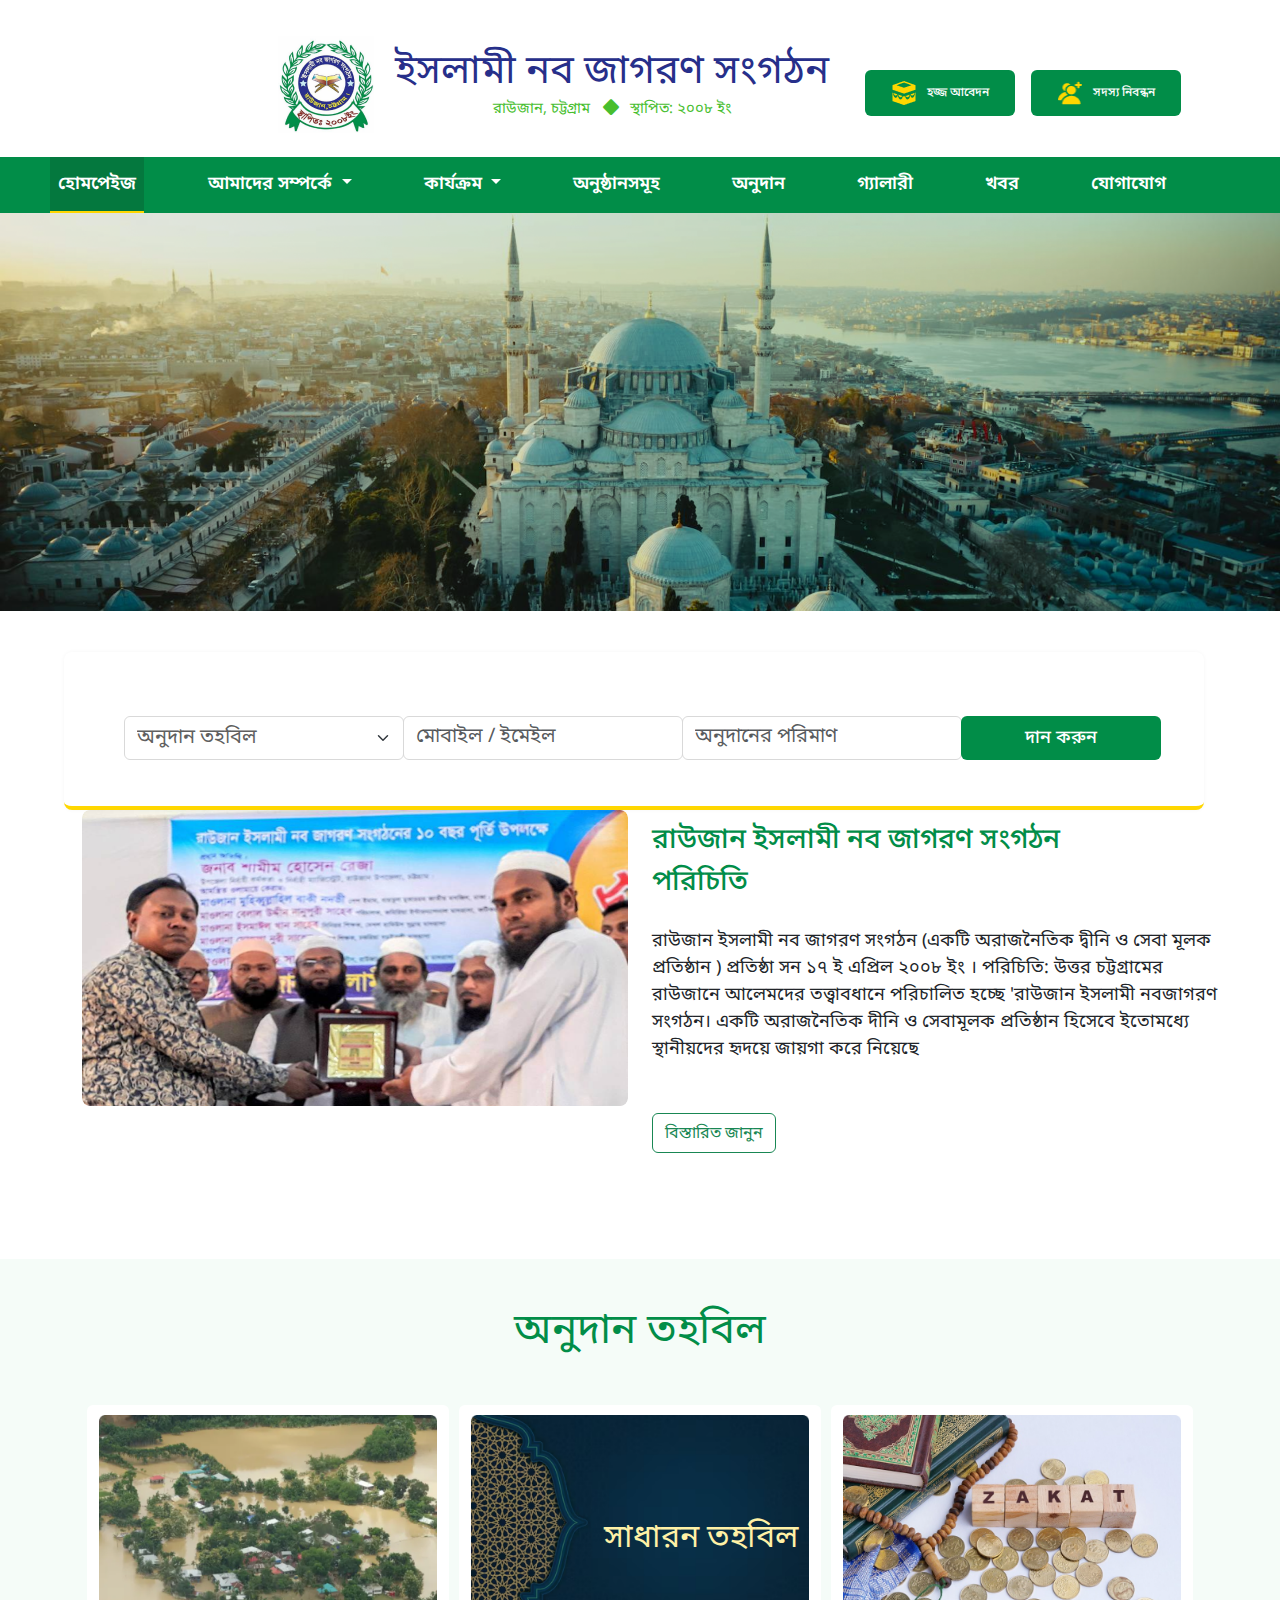
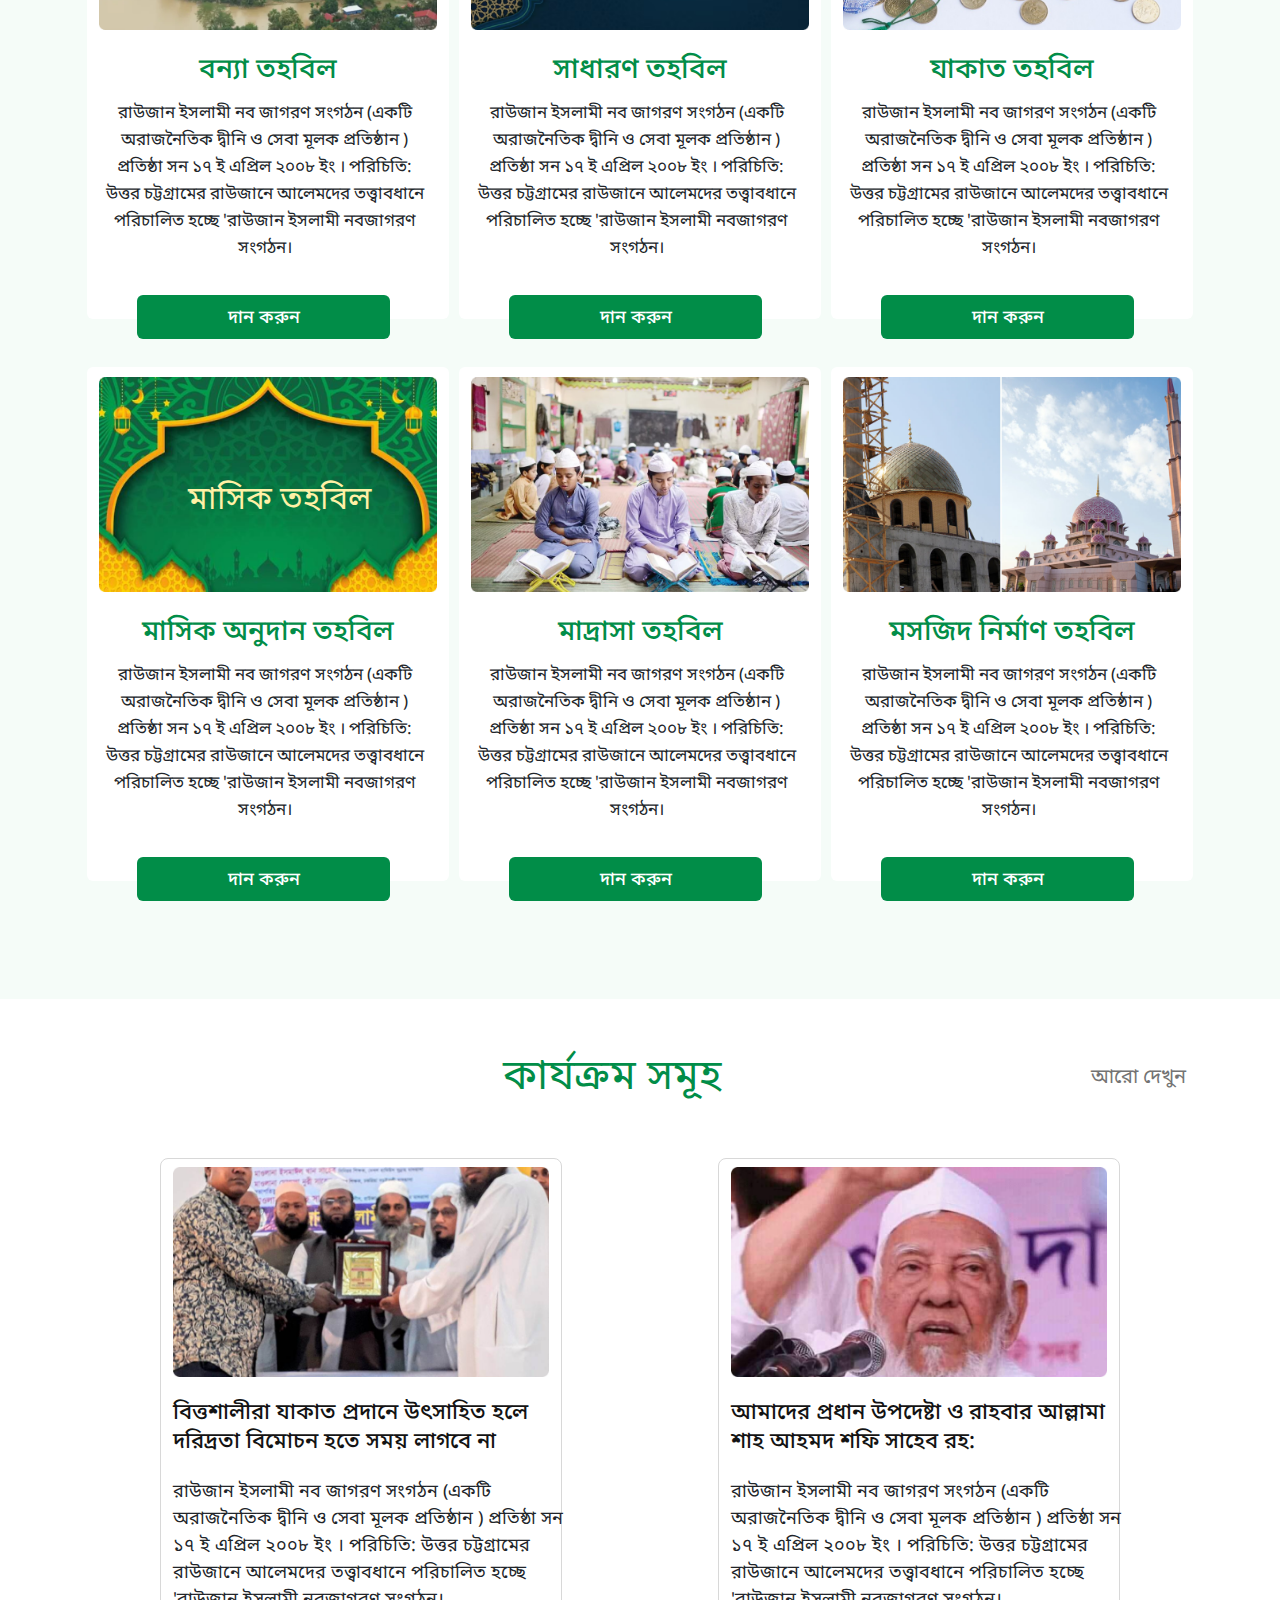
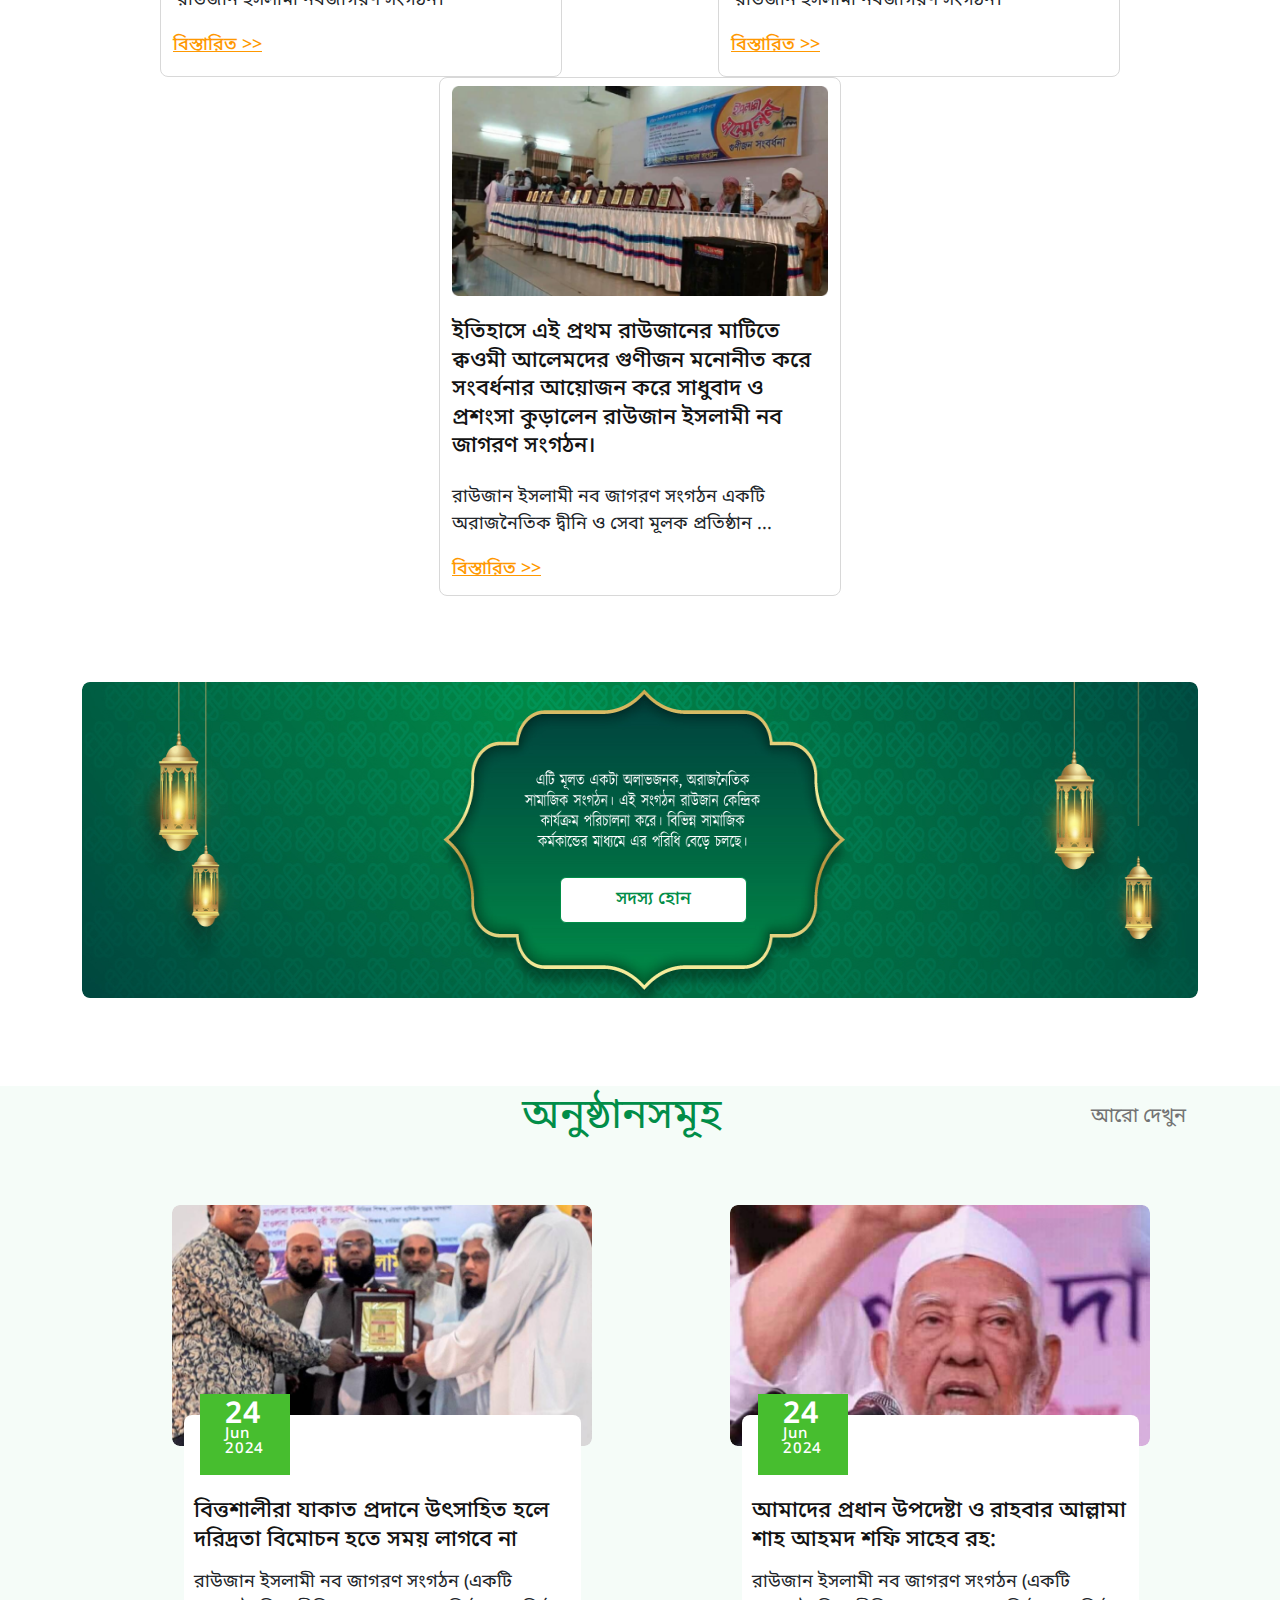
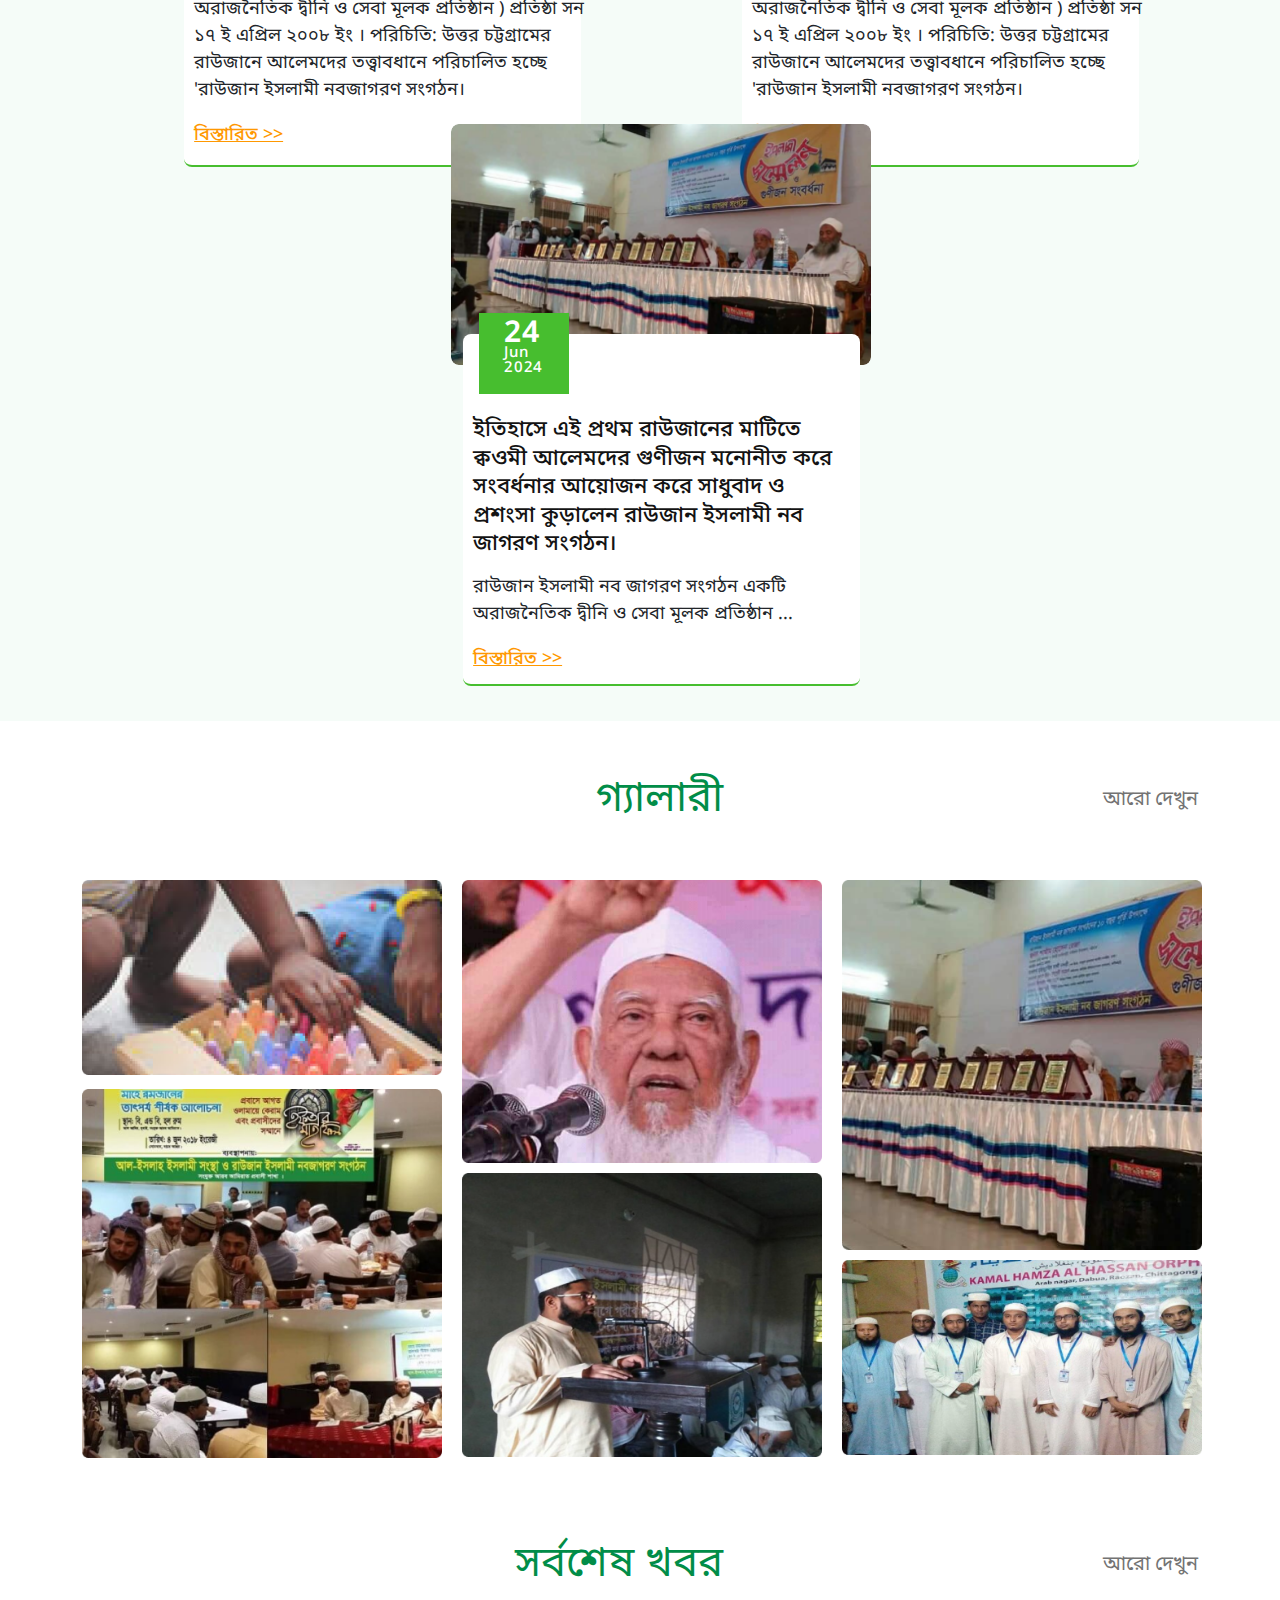
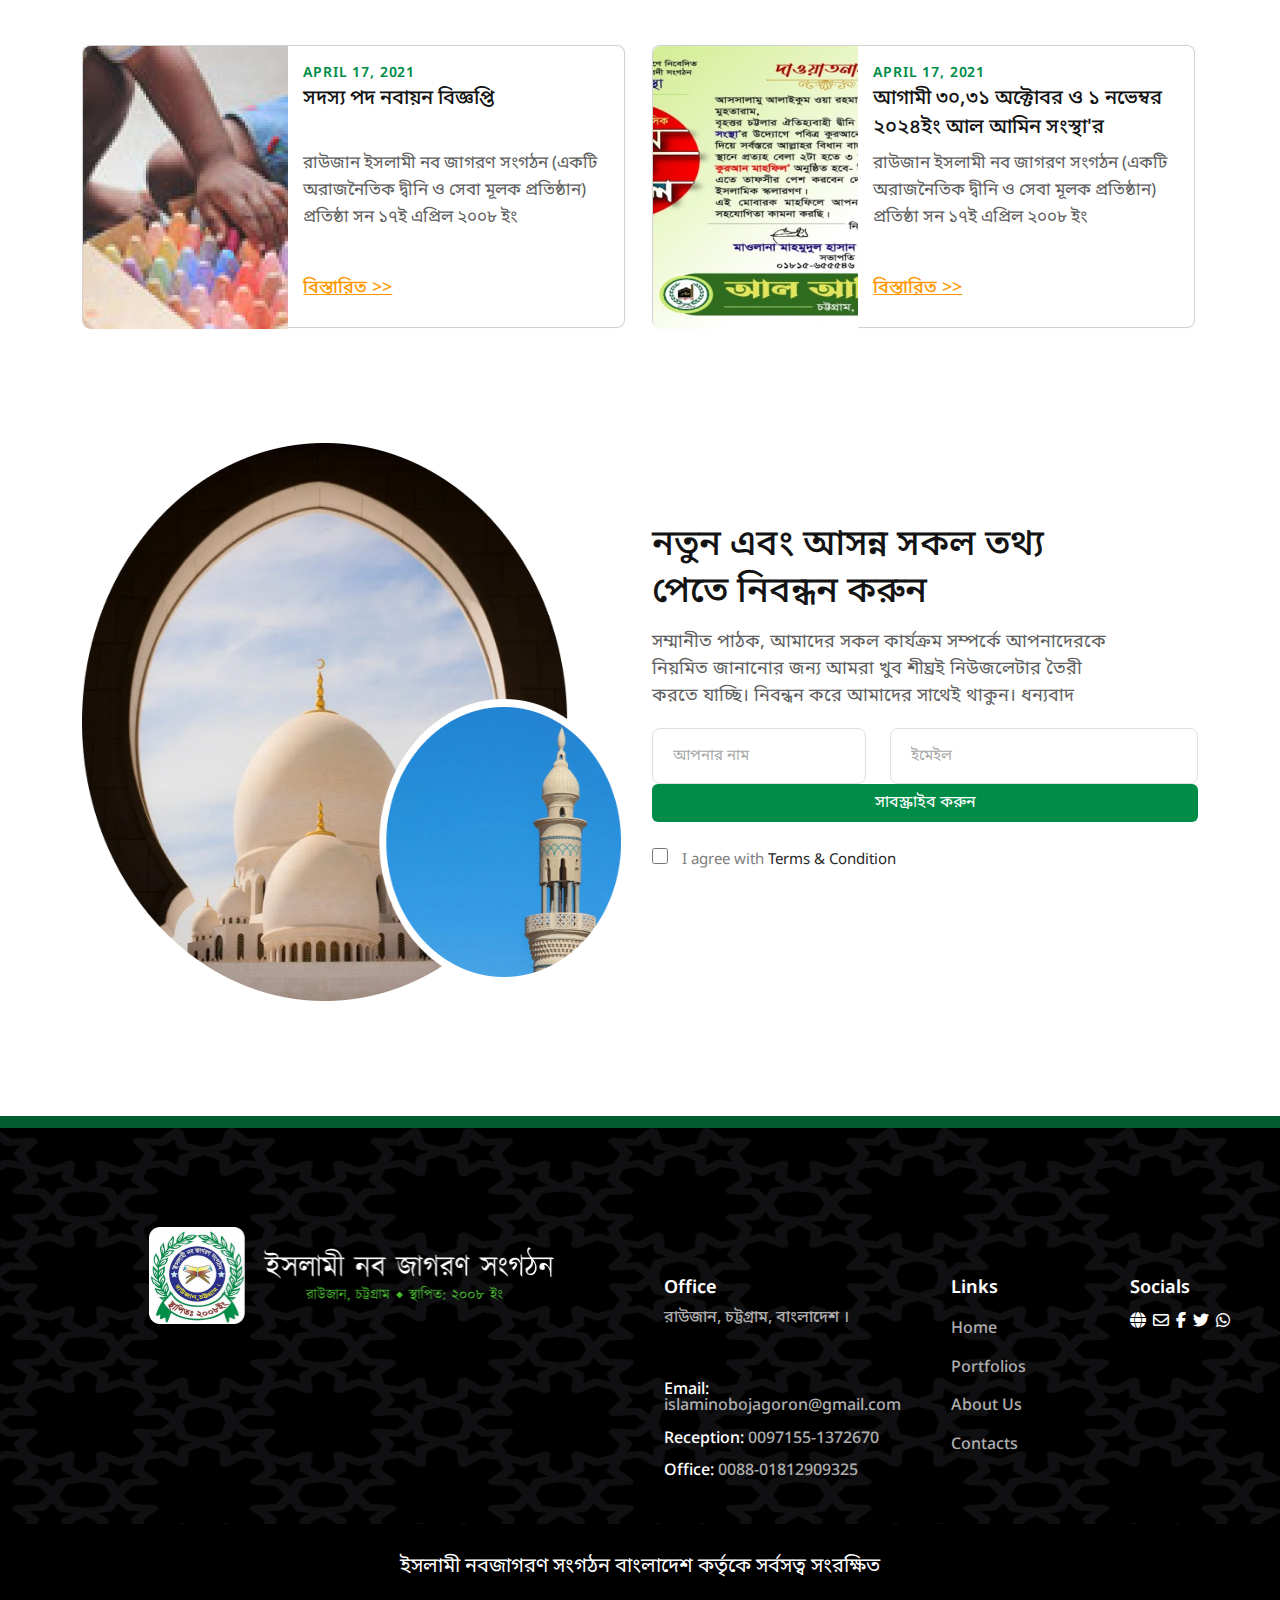
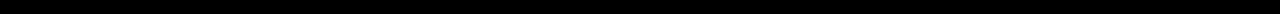
==== commit 4eb802d0: "Update index.html" ====
--- a/index.html
+++ b/index.html
@@ -170,9 +170,6 @@
                 <a class="nav-link" href="occasion.html">অনুষ্ঠানসমূহ</a>
               </li>
               <li class="nav-item pt-2">
-                <a class="nav-link" href="occasion.html">অনুষ্ঠানসমূহ</a>
-              </li>
-              <li class="nav-item pt-2">
                 <a class="nav-link" href="donation.html">অনুদান</a>
               </li>
               <li class="nav-item pt-2">
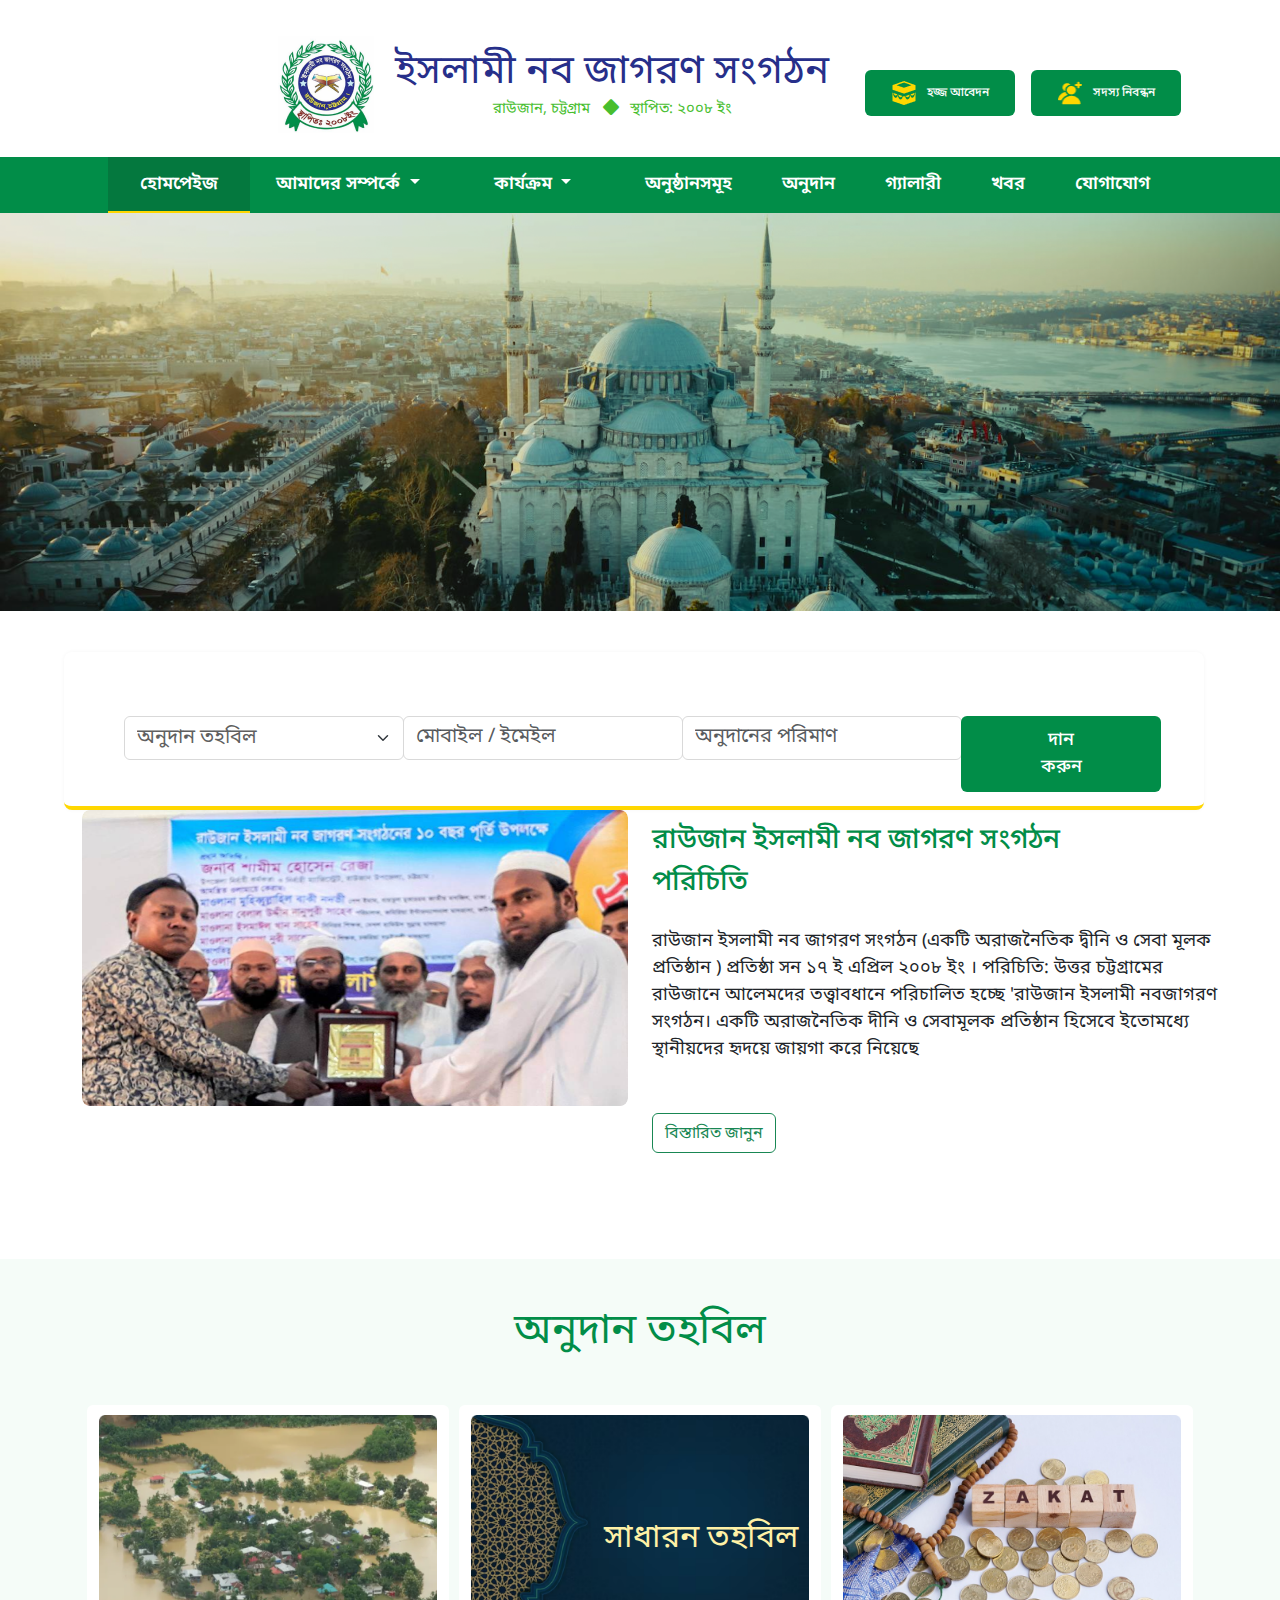
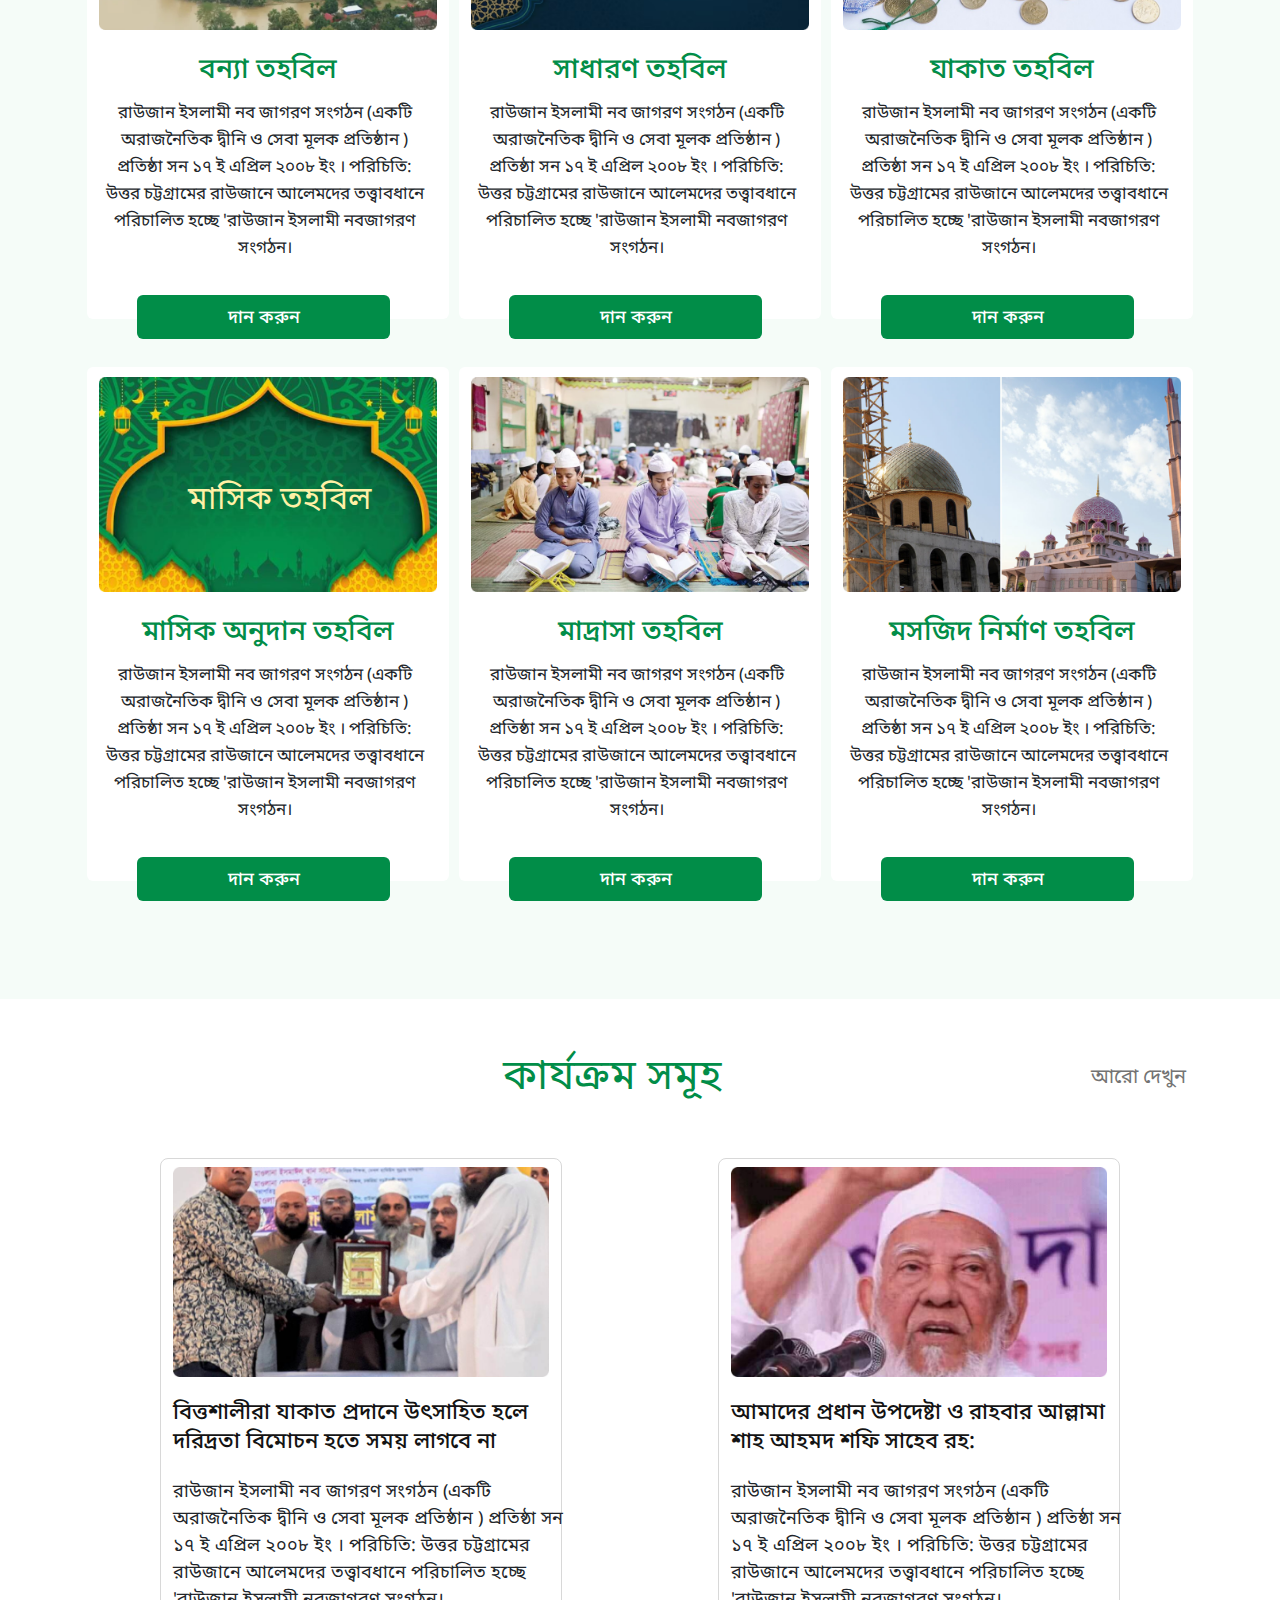
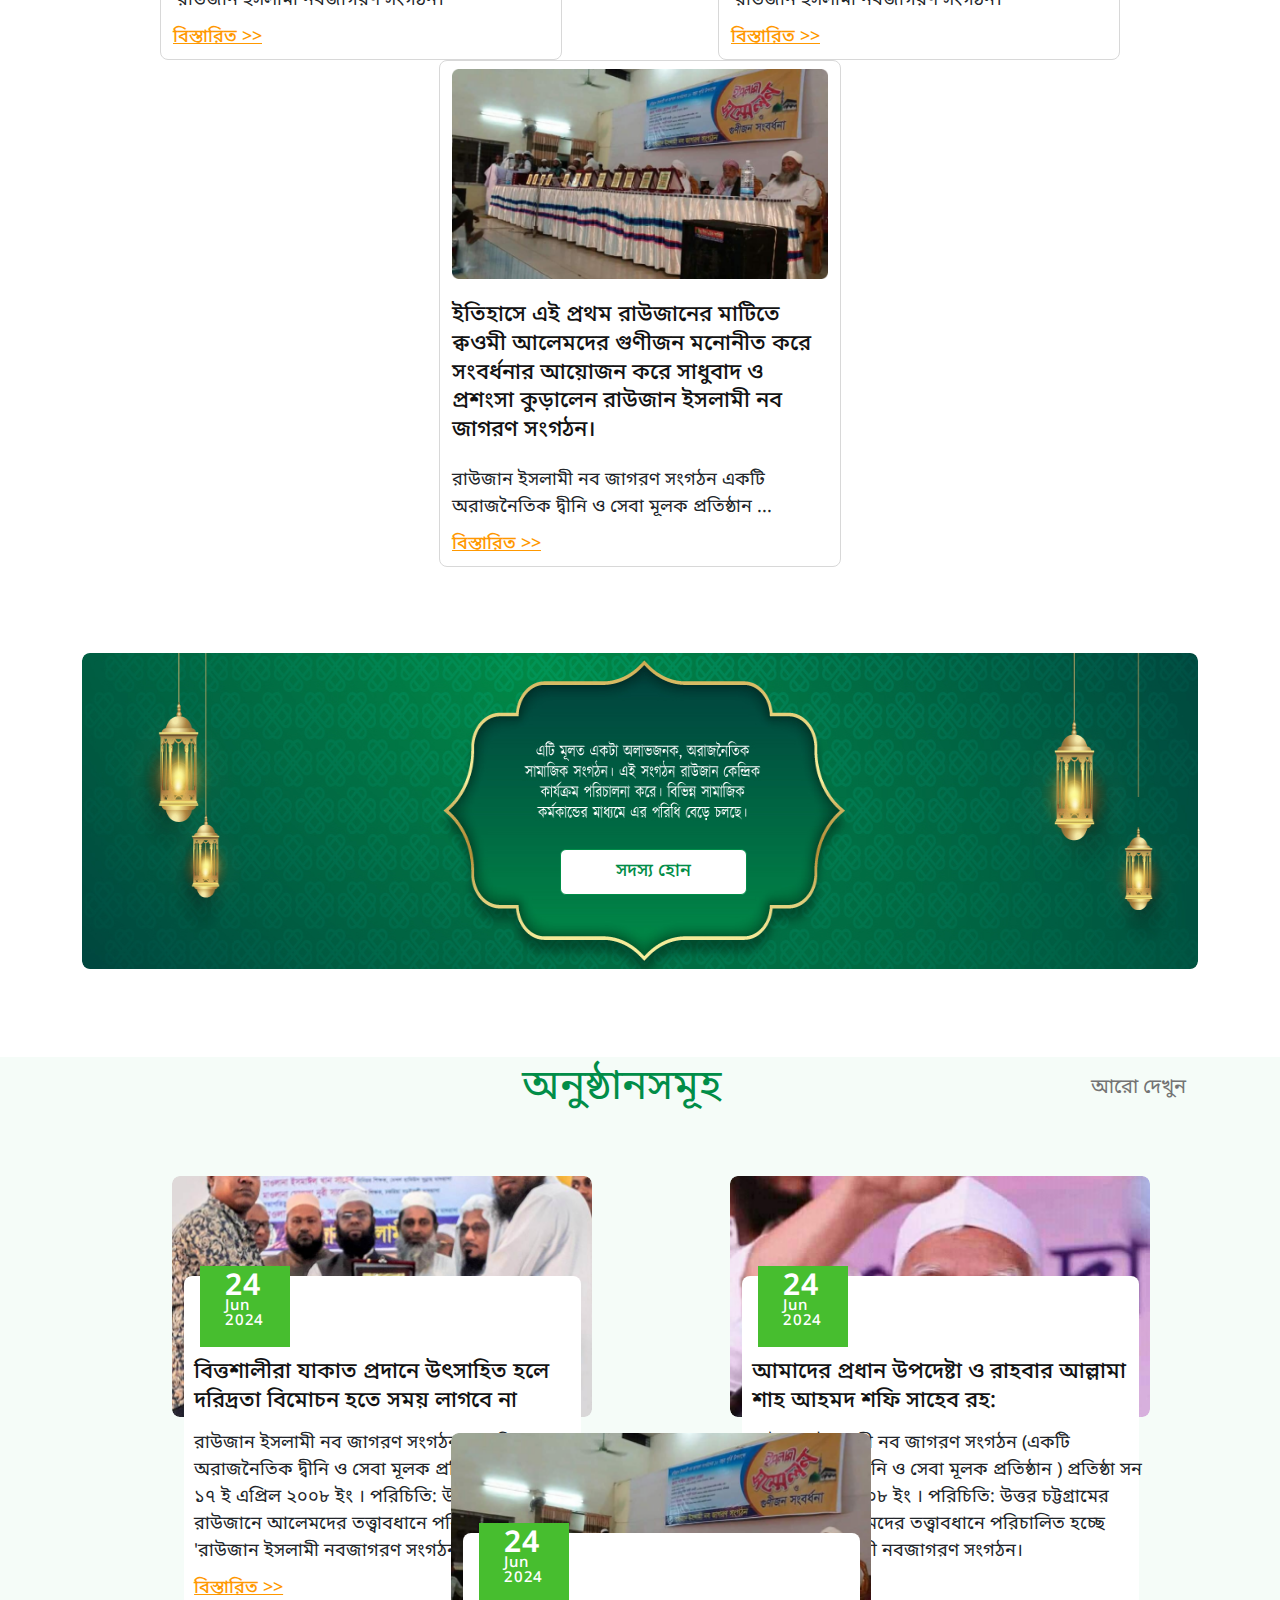
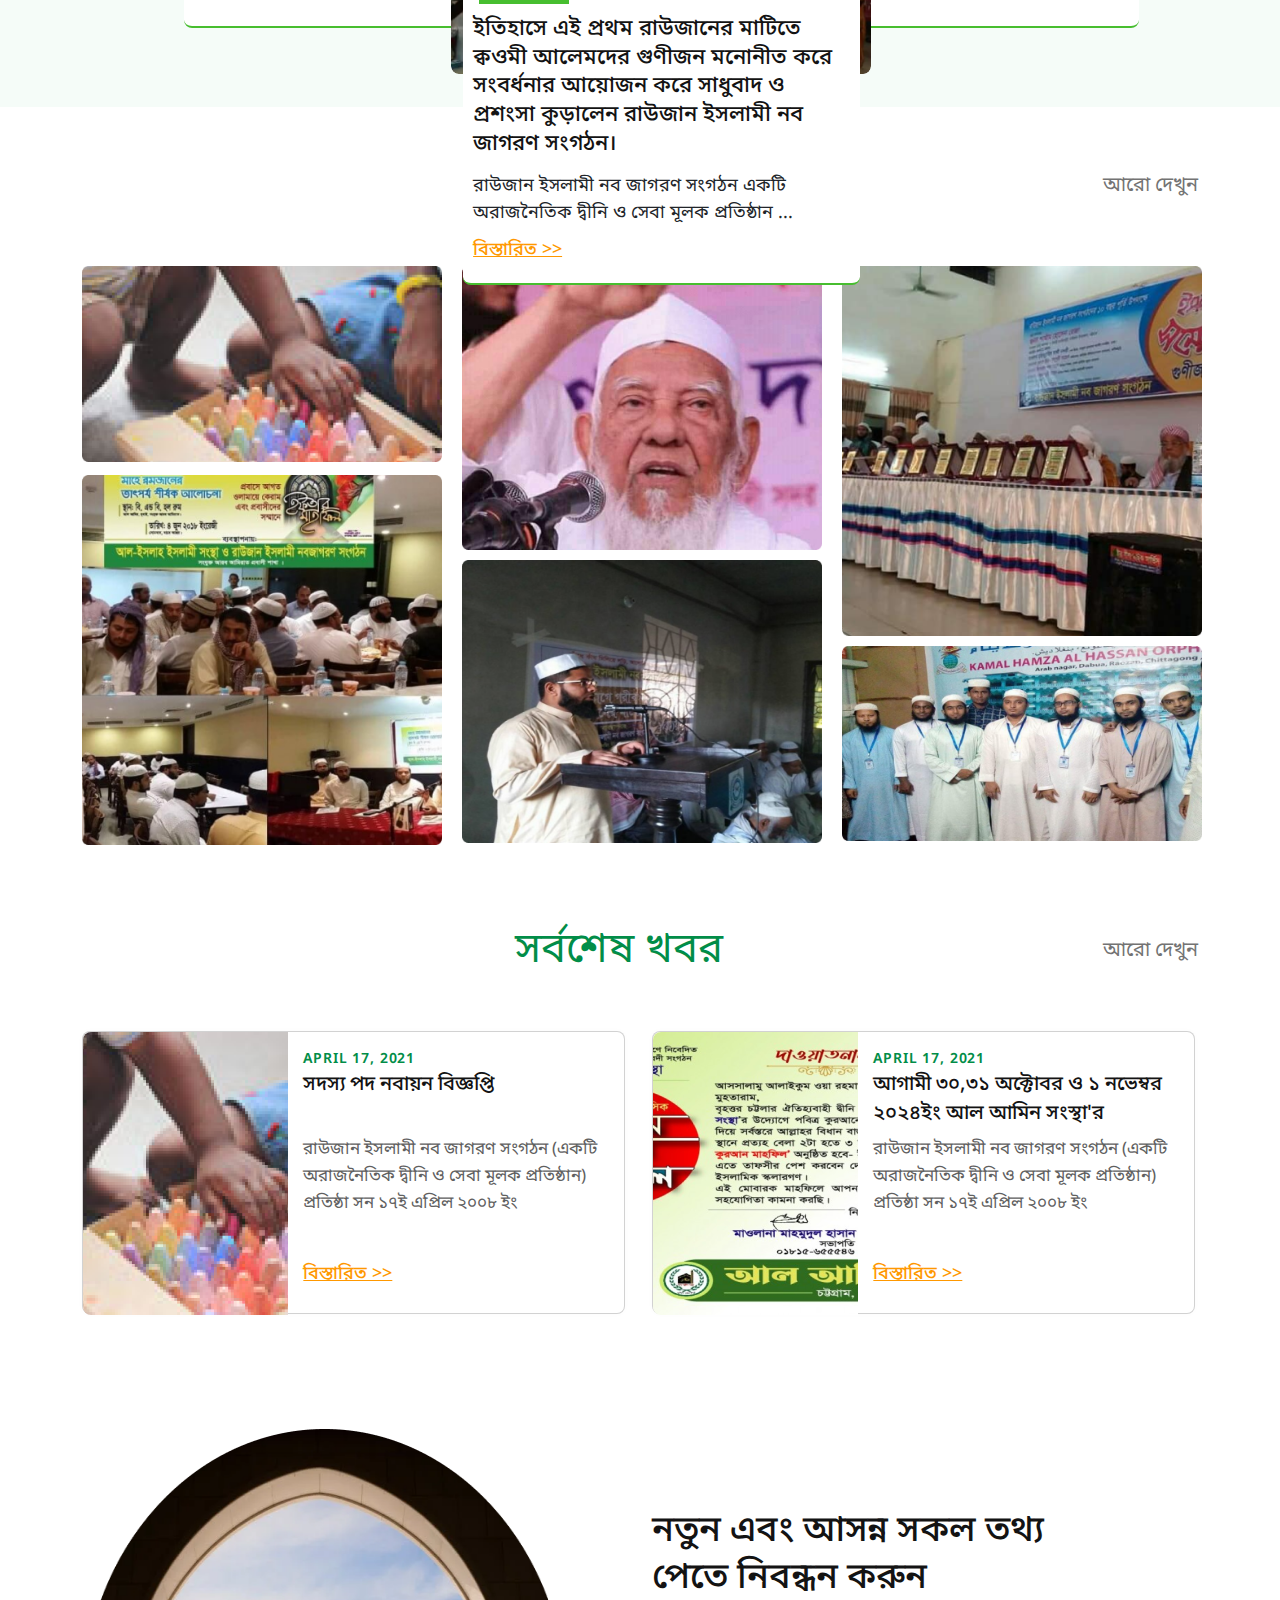
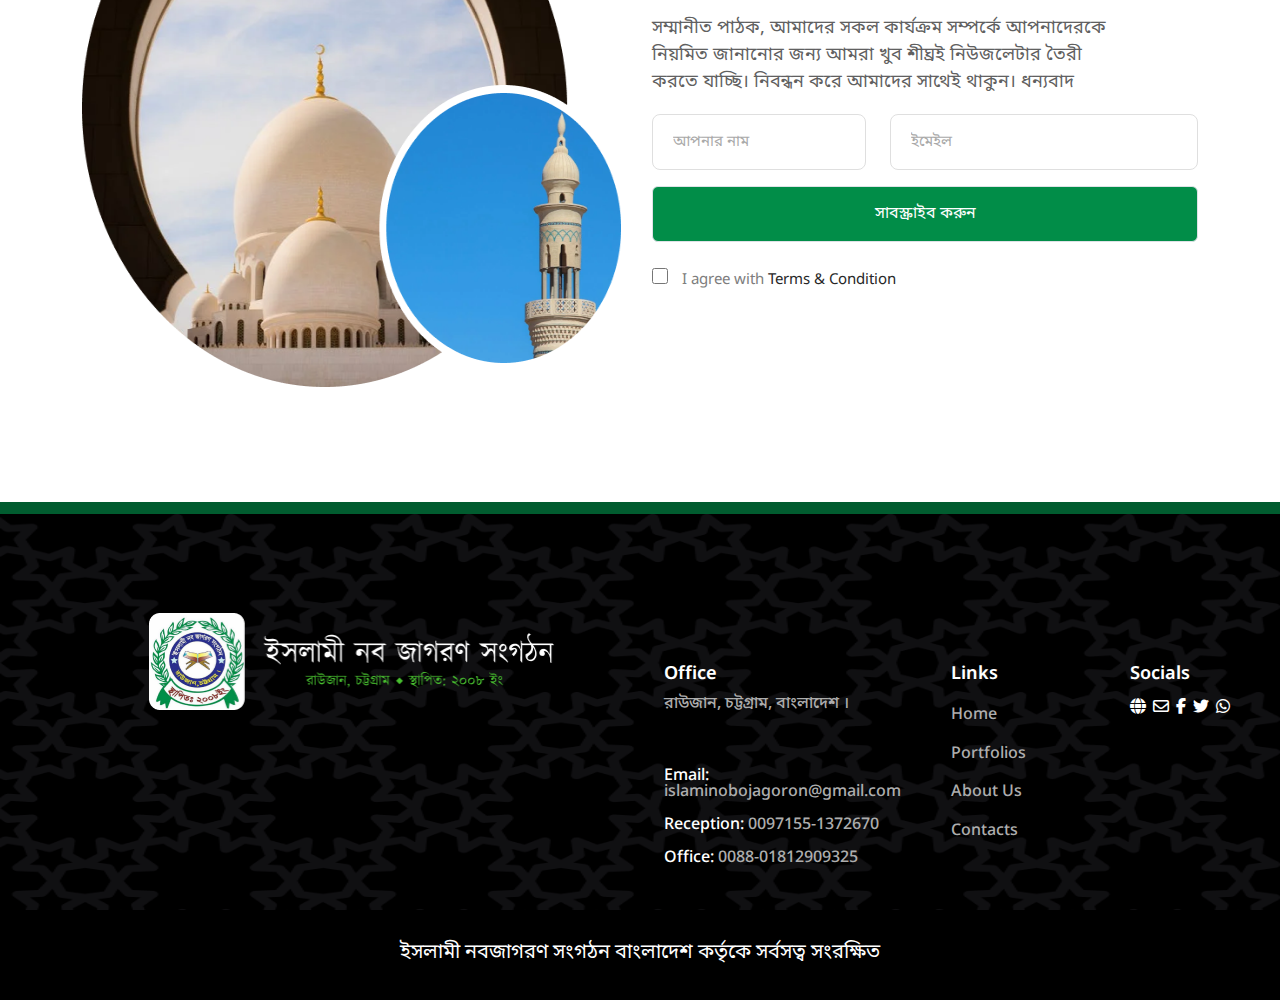
==== commit 758aa16e: "Add files via upload" ====
--- a/index.html
+++ b/index.html
@@ -5,11 +5,9 @@
     <meta name="viewport" content="width=device-width, initial-scale=1" />
     <title>Islami Nobojagoron</title>
     <link
-      href="https://cdn.jsdelivr.net/npm/bootstrap@5.3.3/dist/css/bootstrap.min.css"
-      rel="stylesheet"
-      integrity="sha384-QWTKZyjpPEjISv5WaRU9OFeRpok6YctnYmDr5pNlyT2bRjXh0JMhjY6hW+ALEwIH"
-      crossorigin="anonymous"
-    />
+    href="https://cdn.jsdelivr.net/npm/bootstrap@5.3.0/dist/css/bootstrap.min.css"
+    rel="stylesheet"
+  />
     <link
       rel="stylesheet"
       href="https://cdnjs.cloudflare.com/ajax/libs/font-awesome/6.6.0/css/all.min.css"
@@ -94,15 +92,16 @@
           </button>
           <div class="collapse navbar-collapse" id="navbarNav">
             <ul class="navbar-nav m-auto">
-              <li class="nav-item pt-2 active">
+              <li class="nav-item pt-2 active px-lg-4">
                 <a class="nav-link" aria-current="page" href="index.html"
                   >হোমপেইজ</a
                 >
               </li>
 
+
               <li class="nav-item dropdown pt-2">
                 <a
-                  class="nav-link dropdown-toggle"
+                  class="nav-link dropdown-toggle px-lg-4"
                   href="#"
                   role="button"
                   data-bs-toggle="dropdown"
@@ -110,13 +109,19 @@
                 >
                   আমাদের সম্পর্কে
                 </a>
-                <ul class="dropdown-menu">
-                  <li><a class="dropdown-item" href="about_as.html">আমাদের সম্পর্কে-1</a></li>
-                  <li><a class="dropdown-item" href="#">আমাদের সম্পর্কে-2</a></li>
-                  <li><hr class="dropdown-divider"></li>
+                <ul class="dropdown-menu px-2">
+                  <li>
+                    <a class="dropdown-item" href="about_as.html"
+                      >আমাদের সম্পর্কে-1</a
+                    >
+                  </li>
+                  <li>
+                    <a class="dropdown-item" href="#">আমাদের সম্পর্কে-2</a>
+                  </li>
+                  <li><hr class="dropdown-divider" /></li>
                   <li class="dropend">
                     <a
-                      style="color: #000;"
+                      style="color: #000"
                       class="dropdown-item dropdown-toggle"
                       href="#"
                       role="button"
@@ -125,31 +130,41 @@
                     >
                       আরো জানি
                     </a>
-                    <ul class="dropdown-menu">
-                      <li><a class="dropdown-item" href="about_as.html">আমাদের সম্পর্কে-3</a></li>
-                      <li><a class="dropdown-item" href="#">আমাদের সম্পর্কে-4</a></li>
+                    <ul class="dropdown-menu px-2 ms-1">
+                      <li>
+                        <a class="dropdown-item" href="about_as.html"
+                          >আমাদের সম্পর্কে-3</a
+                        >
+                      </li>
+                      <li>
+                        <a class="dropdown-item" href="#">আমাদের সম্পর্কে-4</a>
+                      </li>
                     </ul>
                   </li>
                 </ul>
               </li>
-              
+
               <li class="nav-item dropdown pt-2">
                 <a
-                  class="nav-link dropdown-toggle"
+                  class="nav-link dropdown-toggle px-5"
                   href="#"
                   role="button"
                   data-bs-toggle="dropdown"
                   aria-expanded="false"
                 >
-                কার্যক্রম
+                  কার্যক্রম
                 </a>
-                <ul class="dropdown-menu">
-                  <li><a class="dropdown-item" href="activity.html">কার্যক্রম-1</a></li>
+                <ul class="dropdown-menu px-lg-3">
+                  <li>
+                    <a class="dropdown-item" href="activity.html"
+                      >কার্যক্রম-1</a
+                    >
+                  </li>
                   <li><a class="dropdown-item" href="#">কার্যক্রম-2</a></li>
-                  <li><hr class="dropdown-divider"></li>
+                  <li><hr class="dropdown-divider" /></li>
                   <li class="dropend">
                     <a
-                      style="color: #000;"
+                      style="color: #000"
                       class="dropdown-item dropdown-toggle"
                       href="#"
                       role="button"
@@ -158,28 +173,36 @@
                     >
                       আরো জানি
                     </a>
-                    <ul class="dropdown-menu">
-                      <li><a class="dropdown-item" href="about_as.html">কার্যক্রম-3</a></li>
-                      <li><a class="dropdown-item" href="#">কার্যক্রম-4</a></li>
+                    <ul class="dropdown-menu px-lg-3 ms-lg-2">
+                      <li>
+                        <a class="dropdown-item" href="about_as.html"
+                          >কার্যক্রম - 3</a
+                        >
+                      </li>
+                      <li>
+                        <a class="dropdown-item" href="#">কার্যক্রম - 4</a>
+                      </li>
                     </ul>
                   </li>
                 </ul>
               </li>
-          
+
               <li class="nav-item pt-2">
-                <a class="nav-link" href="occasion.html">অনুষ্ঠানসমূহ</a>
+                <a class="nav-link px-lg-4" href="occasion.html"
+                  >অনুষ্ঠানসমূহ</a
+                >
               </li>
               <li class="nav-item pt-2">
-                <a class="nav-link" href="donation.html">অনুদান</a>
+                <a class="nav-link px-lg-4" href="donation.html">অনুদান</a>
               </li>
               <li class="nav-item pt-2">
-                <a class="nav-link" href="gallery.html">গ্যালারী</a>
+                <a class="nav-link px-lg-4" href="gallery.html">গ্যালারী</a>
               </li>
               <li class="nav-item pt-2">
-                <a class="nav-link" href="news.html">খবর</a>
+                <a class="nav-link px-lg-4" href="news.html">খবর</a>
               </li>
               <li class="nav-item pt-2">
-                <a class="nav-link" href="contact.html">যোগাযোগ</a>
+                <a class="nav-link px-lg-4" href="contact.html">যোগাযোগ</a>
               </li>
             </ul>
           </div>
@@ -223,12 +246,7 @@
             </div>
 
             <div class="col-md-3 p-lg-5 p-md-5 col-sm-12">
-              <input
-                type="submit"
-                class="form-control btns"
-                id="validationCustom05"
-                value="দান করুন"
-              />
+              <button class="btn btn-1 btns">দান করুন</button>
             </div>
           </form>
         </div>
@@ -638,8 +656,7 @@
                 />
               </div>
               <div class="col-12">
-                <button class="form-control btn btn-3 btn-sub">সাবস্ক্রাইব করুন</button>
-                
+                <button class="form-control mt-3 btn-1 btn-sub"> সাবস্ক্রাইব করুন</button>
               </div>
             </div>
             <div class="cheakBox mt-4">
@@ -704,10 +721,6 @@
     </footer>
 
     <script src="main.js"></script>
-    <script
-      src="https://cdn.jsdelivr.net/npm/bootstrap@5.3.3/dist/js/bootstrap.bundle.min.js"
-      integrity="sha384-YvpcrYf0tY3lHB60NNkmXc5s9fDVZLESaAA55NDzOxhy9GkcIdslK1eN7N6jIeHz"
-      crossorigin="anonymous"
-    ></script>
+   <script src="https://cdn.jsdelivr.net/npm/bootstrap@5.3.0/dist/js/bootstrap.bundle.min.js"></script>
   </body>
 </html>
--- a/style.css
+++ b/style.css
@@ -34,7 +34,8 @@
   margin-left: 21px;
 }
 
-.header_bnts .btn {
+.header_bnts .btn,
+.hero-box .row .btns {
   padding: 10px 16px;
   border-radius: 6px;
   background: #018d48;
@@ -47,7 +48,21 @@
   transition: color 0.5s ease;
   z-index: 1;
 }
-
+.hero-box .row .btns {
+  margin-left: 0;
+  padding: 10px 75px;
+}
+.btn-sub {
+  padding: 15px 16px;
+  background: #018d48;
+  color: #fff;
+  position: relative;
+  overflow: hidden;
+  transition: color 0.5s ease;
+  z-index: 1;
+}
+.btn-sub::before,
+.hero-box .row .btns::before,
 .header_bnts .btn::before {
   content: "";
   position: absolute;
@@ -59,7 +74,8 @@
   transform: translateY(-50%);
   z-index: -1;
 }
-
+.btn-sub::before,
+.hero-box .row .btns::before,
 .btn-1::before {
   left: -100%;
 }
@@ -67,12 +83,13 @@
 .btn-2::before {
   right: -100%;
 }
-
+.btn-sub.btns:hover::before,
+.hero-box .row .btns:hover::before,
 .btn-1:hover::before {
   left: 100%;
 }
 
- .btn-2:hover::before {
+.btn-2:hover::before {
   right: 100%;
 }
 
@@ -88,7 +105,7 @@
 }
 
 .navbar-nav .nav-item {
-  margin-right: 56px;
+  margin-left: 2px;
   height: 56px;
 }
 
@@ -107,35 +124,14 @@
   border-bottom: 2px solid #ffd700;
 }
 
-.dropdown-menu{
-  padding: 20px;
+.dropdown-menu {
+  border-radius: 0px;
   border: none;
-}
-.navbar .dropdown{
-  transition: all 1s linear;
-}
-.navbar .dropdown:hover > .dropdown-menu,
-.dropend:hover > .dropdown-menu {
-  display: block;
-  margin-top: 9px;
-  border-end-end-radius: 0px;
-}
-.navbar .dropdown:hover > .dropdown-menu{
-  left: 50%;
-  transform: translateX(-50%);
-}
-.dropdown-menu .dropdown-item{
-  font-size: 19px;
-  font-weight:500;
-}
-
-.dropend:hover > .dropdown-menu {
-  position: absolute;
-  left: 100%;
-  top: -20px;
-  margin-left: 0px;
-  position: absolute;
-  border-start-start-radius: 0px;
+  border-end-start-radius: 4px;
+}
+
+.navbar .dropdown {
+  transition: all 0.3s ease-in-out;
 }
 
 .logo_container img,
@@ -176,20 +172,7 @@
   font-size: 20px;
   font-weight: 400;
 }
-.hero-box .row .btns {
-  font-weight: 500;
-  font-size: 18px;
-  width: 240px;
-  background: #018d48;
-  color: #fff;
-  transition: all 0.5s linear;
-  border: 2px solid transparent;
-}
-.hero-box .row .btns:hover {
-  background: transparent;
-  border: 2px solid #018d48;
-  color: #018d48;
-}
+
 /* about */
 .about_section {
   margin-top: 199px;
@@ -254,7 +237,7 @@
   transition: box-shadow 0.3s ease;
 }
 
-.donation-section .row .card:hover{
+.donation-section .row .card:hover {
   box-shadow: 0 0 20px rgba(0, 0, 0, 0.3);
 }
 .donation-section .row-1 {
@@ -293,14 +276,13 @@
   left: 70px;
   z-index: 1;
 }
-.contact_btn{
+.contact_btn {
   position: relative;
   z-index: 1;
-
-}
-
-.donate-btn:before ,
-.contact_btn::before{
+}
+
+.donate-btn:before,
+.contact_btn::before {
   transition: 0.5s all ease;
   position: absolute;
   top: 0;
@@ -319,8 +301,8 @@
   color: white;
 }
 
-.donate-btn:hover:before ,
-.contact_btn:hover::before{
+.donate-btn:hover:before,
+.contact_btn:hover::before {
   transition: 0.5s all ease;
   left: 0;
   right: 0;
@@ -349,16 +331,15 @@
 /* activity_section */
 .activity_section .card {
   width: 402px;
-  height: 519px;
   border-radius: 8px;
   border: 1px solid #d8d8d8;
   padding-top: 8px;
+  padding-bottom: 8px;
   transition: transform 0.3s ease, box-shadow 0.3s ease, filter 0.3s ease;
 }
 
 .activity_section .card:hover {
-  transform: scale(1.05); 
-  box-shadow: 0 12px 24px rgba(0, 0, 0, 0.4); 
+  transform: scale(1.05);
   filter: brightness(1.1);
 }
 
@@ -376,9 +357,8 @@
   font-weight: 400;
   line-height: 27px;
   text-align: left;
-  margin: 14px 0 18px 0;
-}
-
+  margin: 14px 0 10px 0;
+}
 
 .activity_section .row .card a {
   font-size: 18px;
@@ -394,6 +374,7 @@
 .btn-4:hover {
   display: block;
   word-spacing: 5rem;
+  text-decoration: none;
 }
 
 /* Banner section */
@@ -422,24 +403,22 @@
   border: 1px solid #018d48;
 }
 
-
-
 /* ocation-section */
 
 .ocation-section {
   background: #f5fcf8;
   padding-bottom: 86px;
+  height: 650px;
 }
 
 .ocation-section .card {
   border: none;
   background: transparent;
-  transition: all .5s linear;
-}
-.ocation-section .card:hover{
-  transform: scale(1.01); 
-}
-
+  transition: all 0.5s linear;
+}
+.ocation-section .card:hover {
+  transform: scale(1.01);
+}
 
 .ocation-section .card img {
   width: 420px;
@@ -503,7 +482,6 @@
 }
 
 .img_gallary .grid-container:hover img {
-  transform: scale(1.1);
   filter: brightness(1.2) contrast(1.2);
 }
 
@@ -529,9 +507,8 @@
   box-shadow: 0px 0px 6px 0px #00000005;
   margin-bottom: 115px;
 }
-.news_section .row .col .card:hover{
-  transform: scale(1.01); 
-  box-shadow: 0 12px 24px rgba(0, 0, 0, 0.4); 
+.news_section .row .col .card:hover {
+  transform: scale(1.01);
 }
 .news_section-2 .row .col .card {
   margin-bottom: 24px;
@@ -653,15 +630,6 @@
   color: #272727;
 }
 
-.btn-sub{
-  background: #018d48;
-  color: #fff;
-}
-.btn-sub:hover{
-  border: 1px solid #018d48;
-  color: #018d48;
-}
-
 /* contact-us */
 .contact-us .row .form-label span {
   color: red;
@@ -722,9 +690,9 @@
 .container-box img {
   width: 406px;
   height: 97px;
-  transition: all .4s linear;
-}
-.container-box img:hover{
+  transition: all 0.4s linear;
+}
+.container-box img:hover {
   opacity: 40%;
 }
 .container-box p span {
@@ -746,7 +714,7 @@
   text-decoration: none;
 }
 .container-box .link-section a:hover,
-.container-box .social_link i:hover{
+.container-box .social_link i:hover {
   color: #018d48;
   margin-left: 3px;
 }
@@ -1167,13 +1135,47 @@
   }
 }
 
+@media (min-width: 1024px) {
+  .dropdown-menu .dropdown-item {
+    font-size: 19px;
+    font-weight: 500;
+  }
+  .navbar .dropdown:hover > .dropdown-menu,
+  .dropend:hover > .dropdown-menu {
+    display: block;
+    margin-top: 9px;
+  }
+  .navbar .dropdown:hover > .dropdown-menu {
+    left: 50%;
+    transform: translateX(-50%);
+  }
+
+  .dropend:hover > .dropdown-menu {
+    position: absolute;
+    left: 100%;
+    top: -20px;
+    margin-left: 5px;
+    position: absolute;
+    border-radius: 4px;
+    border-start-start-radius: 0px;
+  }
+}
+
 @media (max-width: 768px) {
   .dropdown-menu {
     position: static;
-  }
-  .dropend:hover > .dropdown-menu {
+    margin: 20px;
+  }
+
+  .dropdown.show > .dropdown-menu {
+    display: block;
+  }
+
+  .dropdown-item.show > .dropdown-menu {
+    display: block;
     position: static;
   }
+
   .hero-box {
     z-index: 10;
     top: 73%;
@@ -1202,6 +1204,9 @@
 
   .custom-header span {
     text-align: left;
+  }
+  .ocation-section {
+    height: auto;
   }
 
   .img_gallary .grid-container-all {
@@ -1292,7 +1297,7 @@
   .custom-header .see-more a {
     font-size: 15px;
   }
- 
+
   .banner button {
     width: 120px;
     left: 33%;
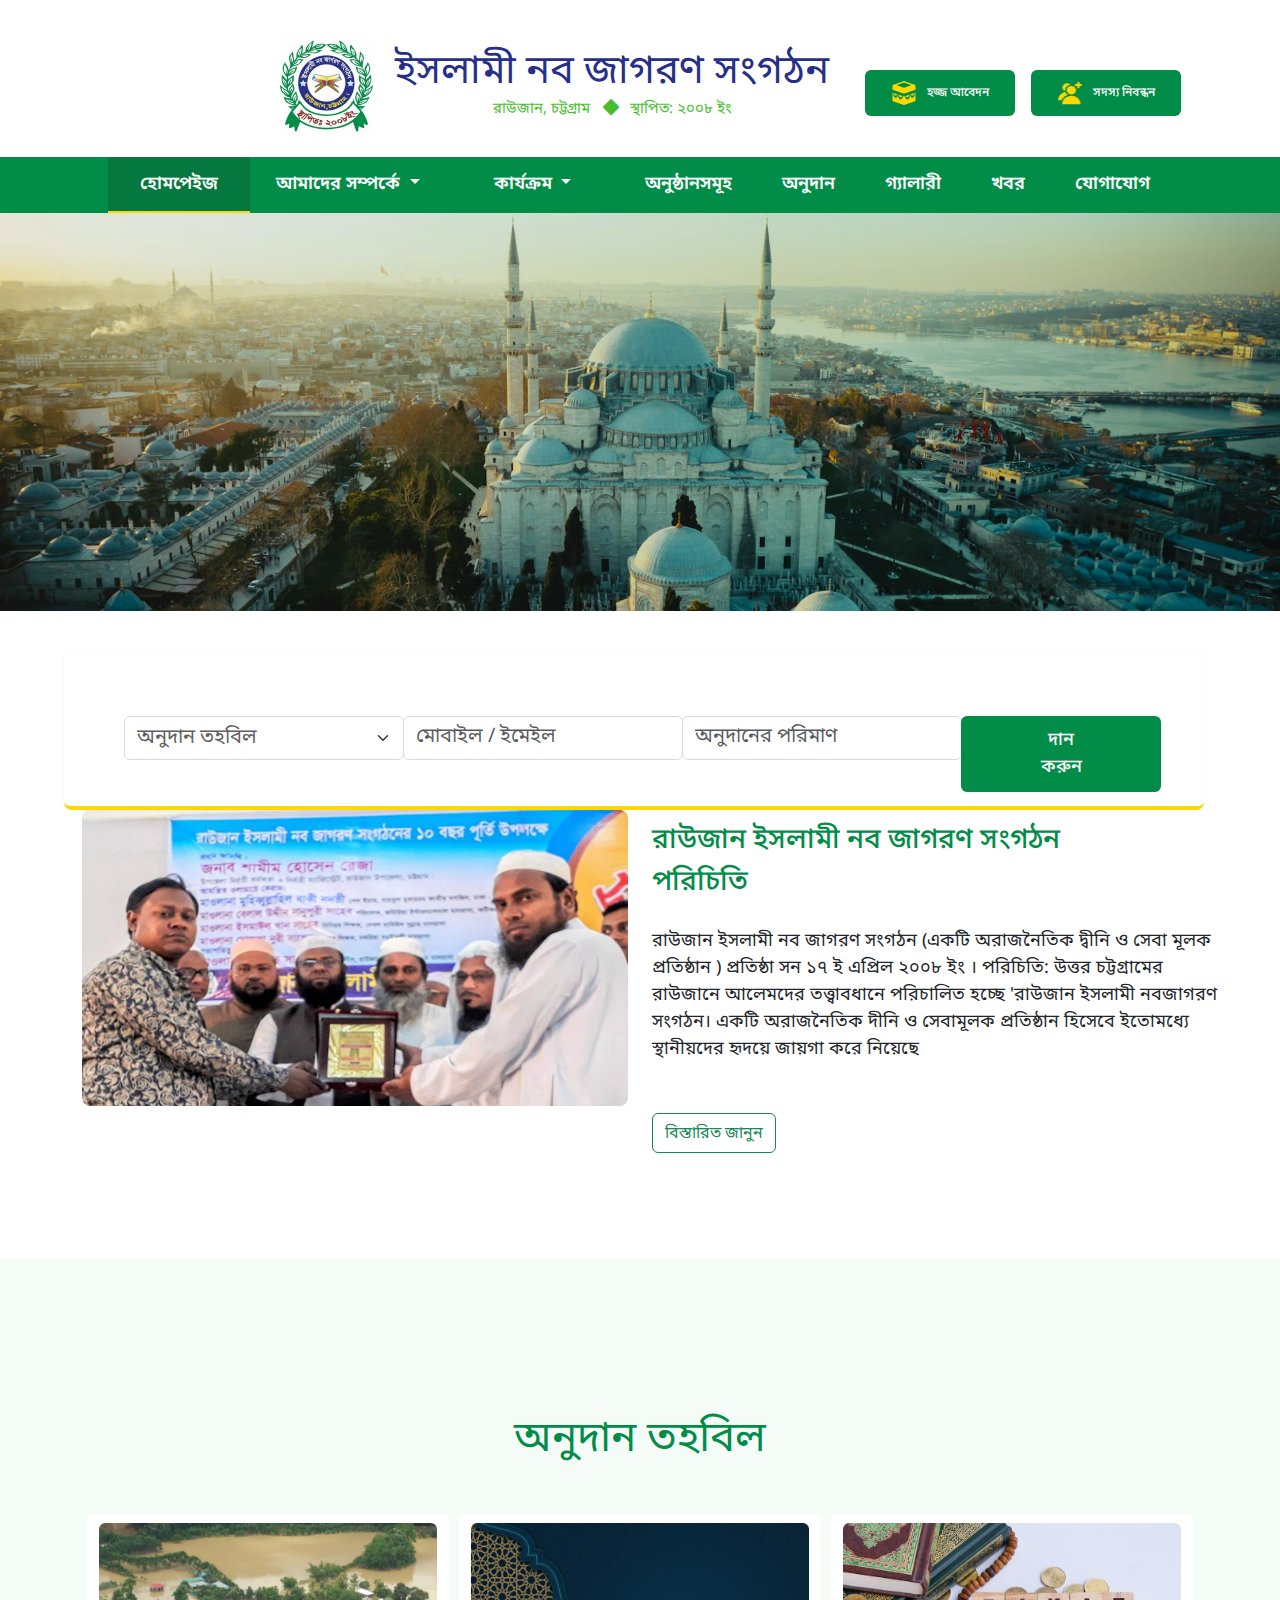
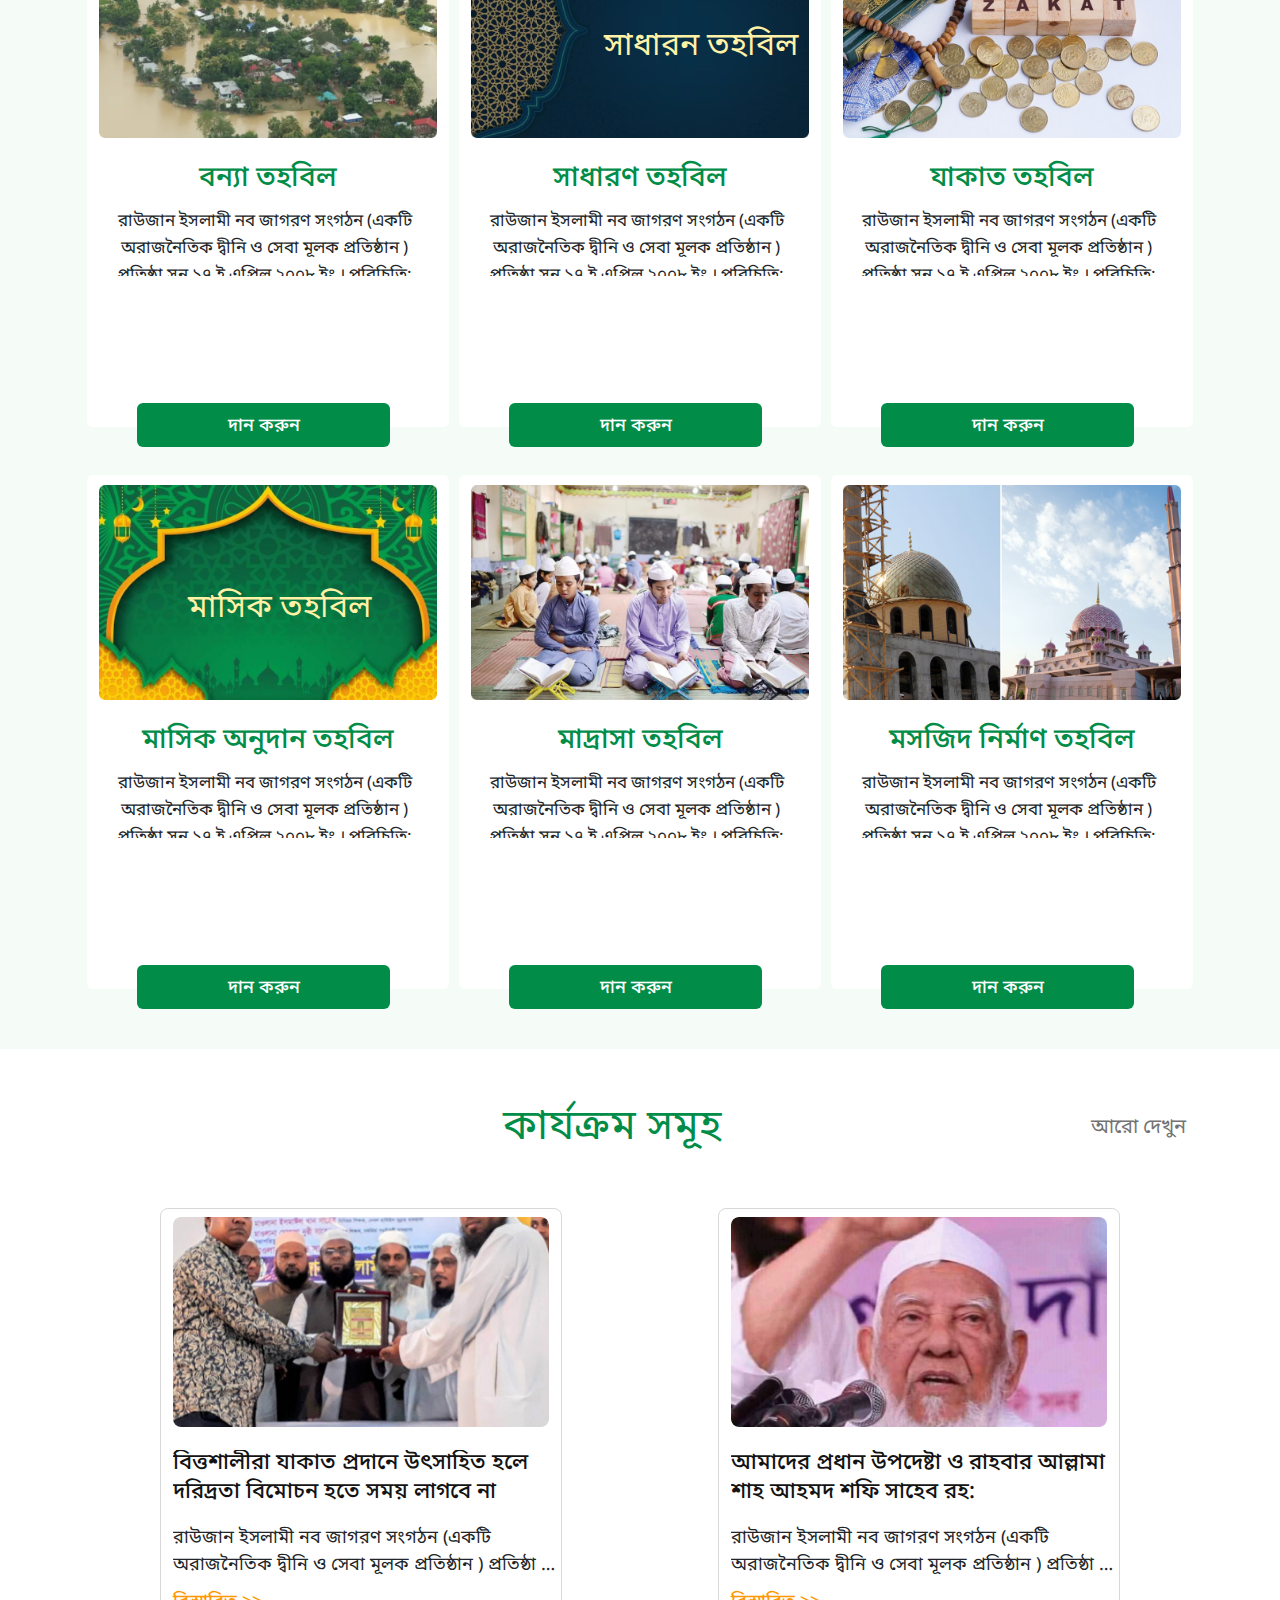
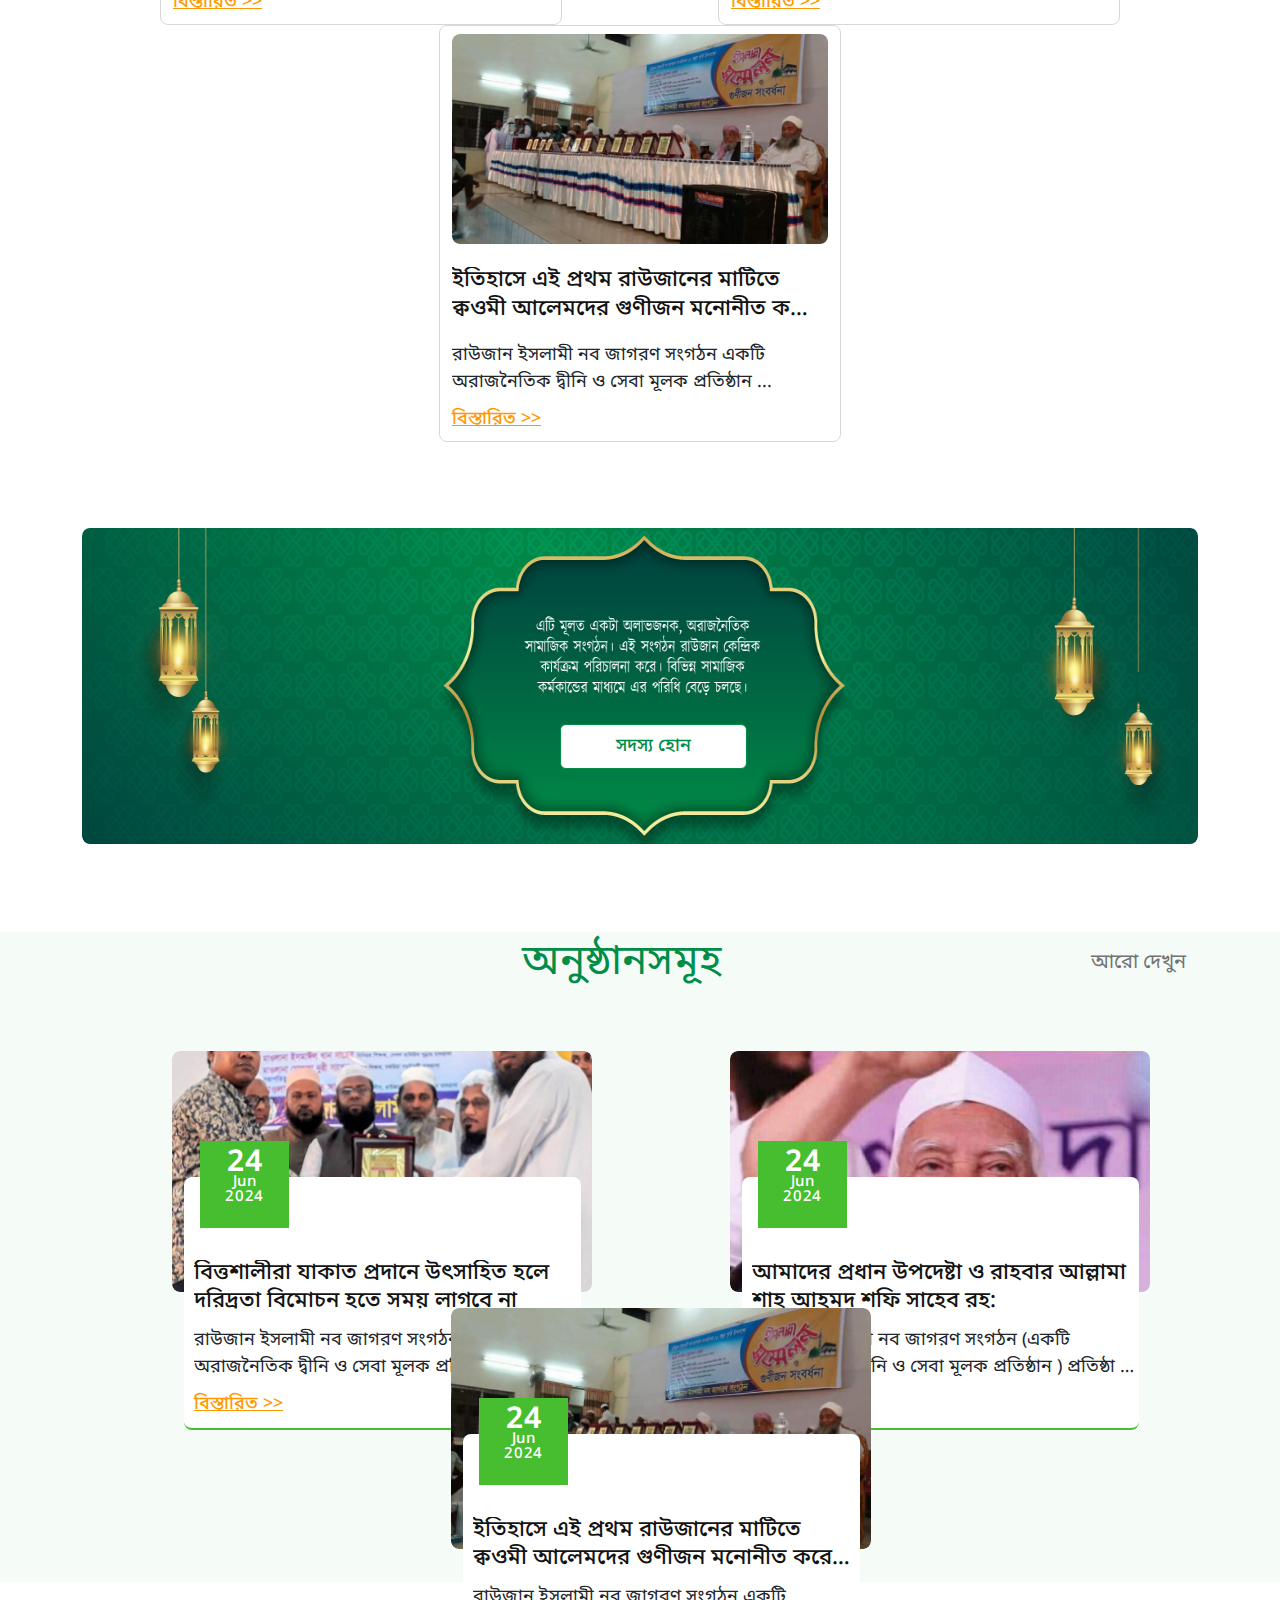
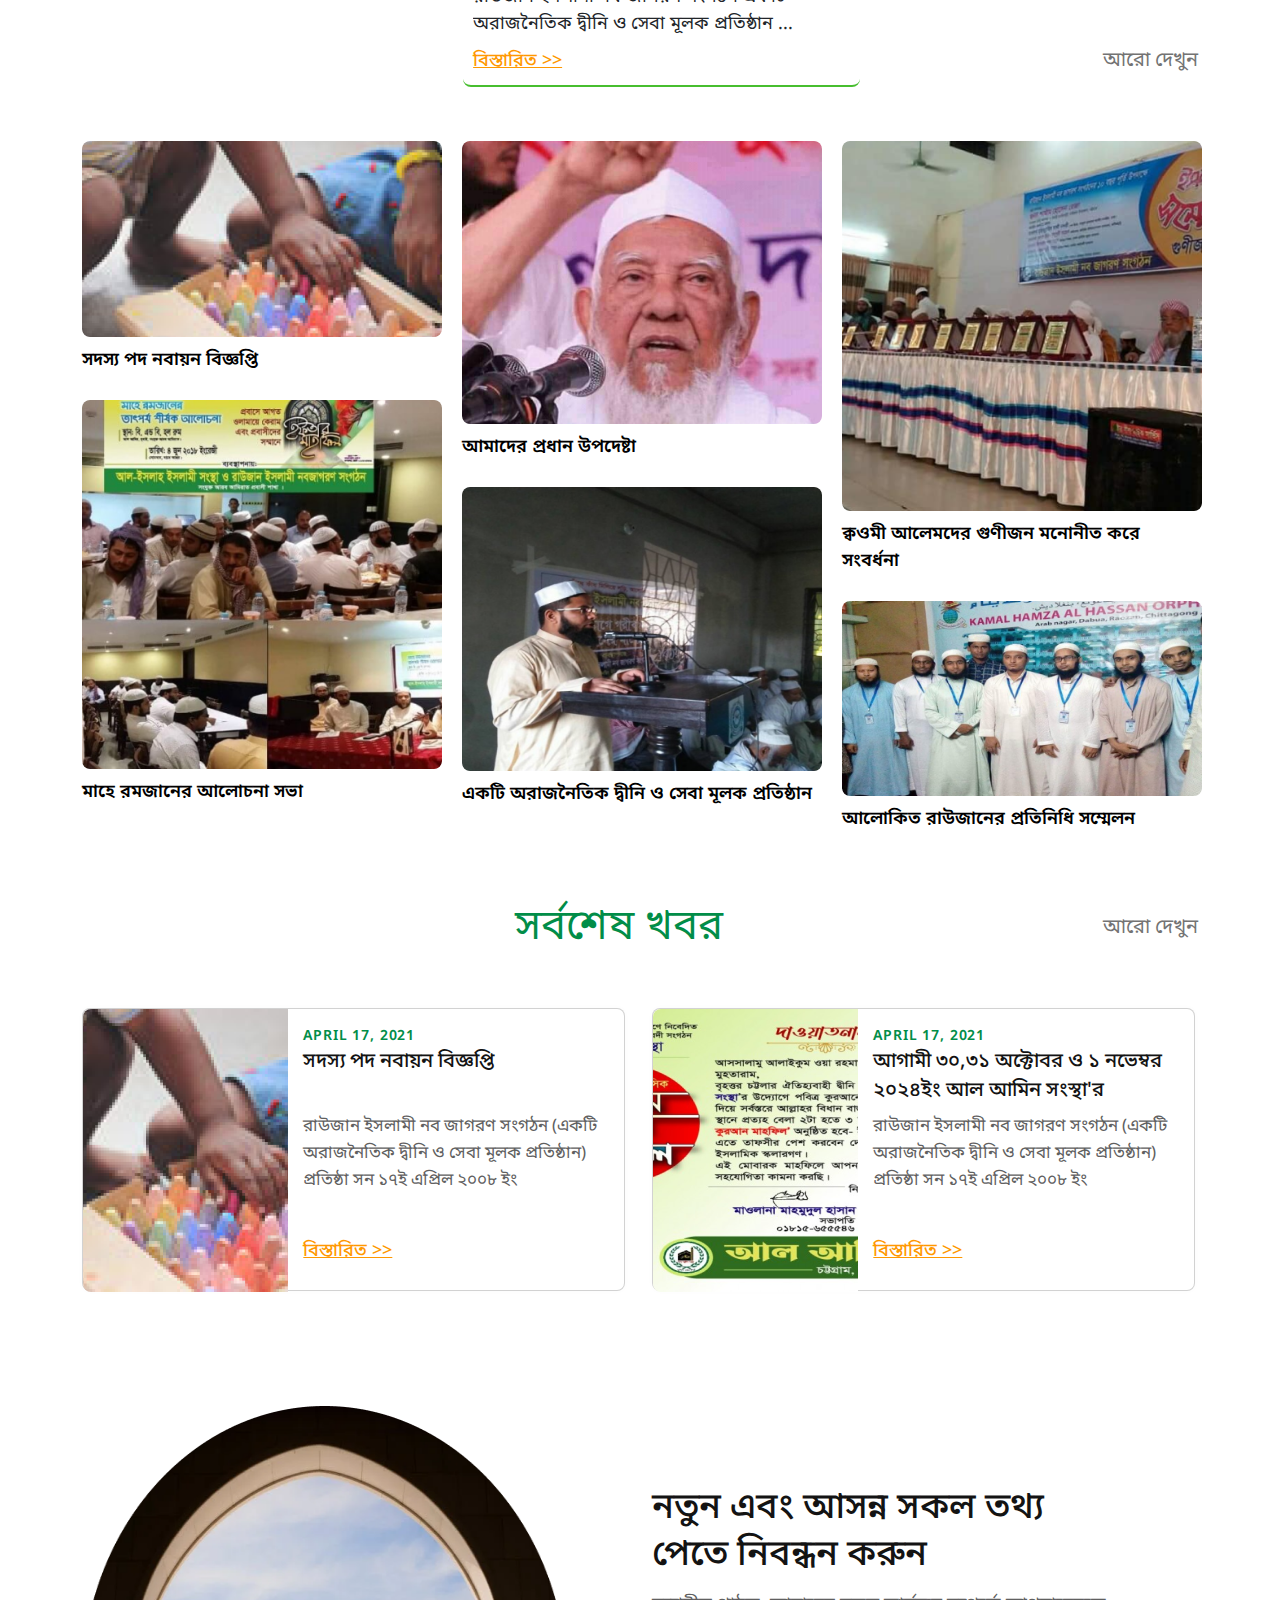
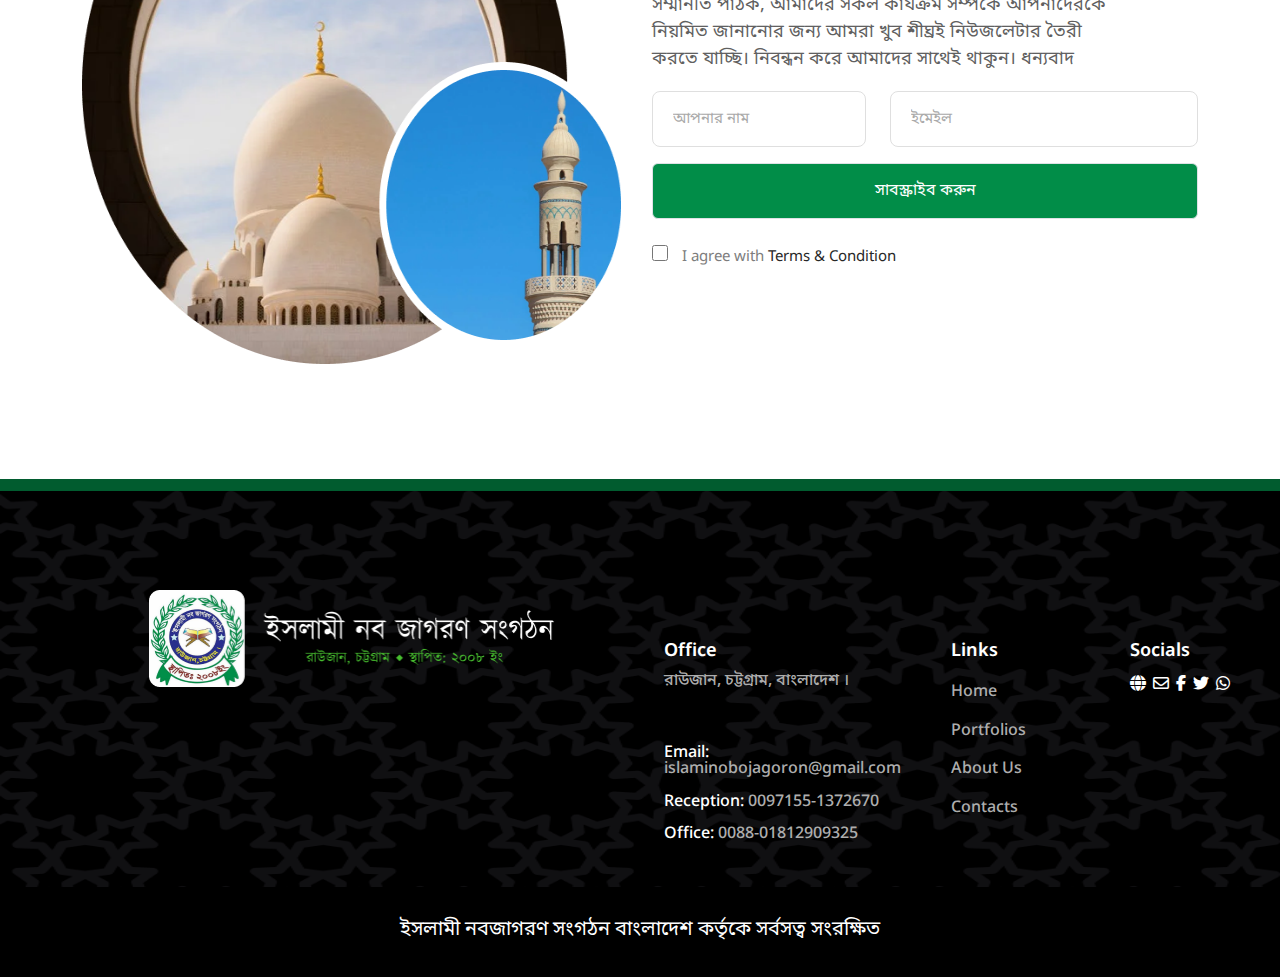
==== commit 7a6b8711: "Add files via upload" ====
--- a/index.html
+++ b/index.html
@@ -5,9 +5,9 @@
     <meta name="viewport" content="width=device-width, initial-scale=1" />
     <title>Islami Nobojagoron</title>
     <link
-    href="https://cdn.jsdelivr.net/npm/bootstrap@5.3.0/dist/css/bootstrap.min.css"
-    rel="stylesheet"
-  />
+      href="https://cdn.jsdelivr.net/npm/bootstrap@5.3.0/dist/css/bootstrap.min.css"
+      rel="stylesheet"
+    />
     <link
       rel="stylesheet"
       href="https://cdnjs.cloudflare.com/ajax/libs/font-awesome/6.6.0/css/all.min.css"
@@ -97,7 +97,6 @@
                   >হোমপেইজ</a
                 >
               </li>
-
 
               <li class="nav-item dropdown pt-2">
                 <a
@@ -406,7 +405,7 @@
               চট্টগ্রামের রাউজানে আলেমদের তত্ত্বাবধানে পরিচালিত হচ্ছে 'রাউজান
               ইসলামী নবজাগরণ সংগঠন।
             </p>
-            <a href="#" class="btn-4">বিস্তারিত >></a>
+            <a href="activity-datials.html" class="btn-4">বিস্তারিত >></a>
           </div>
 
           <div
@@ -422,7 +421,7 @@
               চট্টগ্রামের রাউজানে আলেমদের তত্ত্বাবধানে পরিচালিত হচ্ছে 'রাউজান
               ইসলামী নবজাগরণ সংগঠন।
             </p>
-            <a href="#" class="btn-4">বিস্তারিত >></a>
+            <a href="activity-datials.html" class="btn-4">বিস্তারিত >></a>
           </div>
 
           <div
@@ -438,7 +437,7 @@
               রাউজান ইসলামী নব জাগরণ সংগঠন একটি অরাজনৈতিক দ্বীনি ও সেবা মূলক
               প্রতিষ্ঠান ...
             </p>
-            <a href="#" class="btn-4">বিস্তারিত >></a>
+            <a href="activity-datials.html" class="btn-4">বিস্তারিত >></a>
           </div>
         </div>
       </div>
@@ -484,14 +483,14 @@
                 চট্টগ্রামের রাউজানে আলেমদের তত্ত্বাবধানে পরিচালিত হচ্ছে 'রাউজান
                 ইসলামী নবজাগরণ সংগঠন।
               </p>
-              <a href="#" class="btn-4">বিস্তারিত >></a>
+              <a href="occasion-datials.html" class="btn-4">বিস্তারিত >></a>
             </div>
             <div class="date position-absolute text-center">
-              <p>
+              <h6>
                 <span>24</span> <br />
                 Jun<br />
                 2024
-              </p>
+              </h6>
             </div>
           </div>
 
@@ -513,10 +512,14 @@
                 চট্টগ্রামের রাউজানে আলেমদের তত্ত্বাবধানে পরিচালিত হচ্ছে 'রাউজান
                 ইসলামী নবজাগরণ সংগঠন।
               </p>
-              <a href="#" class="btn-4">বিস্তারিত >></a>
+              <a href="occasion-datials.html" class="btn-4">বিস্তারিত >></a>
             </div>
             <div class="date position-absolute">
-              <p><span>24</span><br />Jun<br />2024</p>
+              <h6>
+                <span>24</span> <br />
+                Jun<br />
+                2024
+              </h6>
             </div>
           </div>
 
@@ -534,17 +537,21 @@
                 রাউজান ইসলামী নব জাগরণ সংগঠন একটি অরাজনৈতিক দ্বীনি ও সেবা মূলক
                 প্রতিষ্ঠান ...
               </p>
-              <a href="#" class="btn-4">বিস্তারিত >></a>
+              <a href="occasion-datials.html" class="btn-4">বিস্তারিত >></a>
             </div>
             <div class="date position-absolute">
-              <p><span>24</span> <br />Jun<br />2024</p>
-            </div>
-          </div>
-        </div>
-      </div>
-    </section>
-
-    <section class="img_gallary">
+              <h6>
+                <span>24</span> <br />
+                Jun<br />
+                2024
+              </h6>
+            </div>
+          </div>
+        </div>
+      </div>
+    </section>
+
+    <section class="img_gallary" style="margin-bottom: 150px">
       <div class="container">
         <div class="row custom-header my-5">
           <div class="col-7 text-end text-sm-left">
@@ -559,15 +566,21 @@
         <div class="grid-container-all">
           <div class="grid-container">
             <img src="imgs/gallary-1.png" alt="" />
+            <p>সদস্য পদ নবায়ন বিজ্ঞপ্তি</p>
             <img src="imgs/gallary-4.png" alt="" />
+            <p>মাহে রমজানের আলোচনা সভা</p>
           </div>
           <div class="grid-container grid-container-2">
             <img src="imgs/gallary-2.png" alt="" />
+            <p>আমাদের প্রধান উপদেষ্টা</p>
             <img src="imgs/gallary-5.png" alt="" />
+            <p>একটি অরাজনৈতিক দ্বীনি ও সেবা মূলক প্রতিষ্ঠান</p>
           </div>
           <div class="grid-container grid-container-3">
             <img src="imgs/gallary-3.png" alt="" />
+            <p>ক্বওমী আলেমদের গুণীজন মনোনীত করে সংবর্ধনা</p>
             <img src="imgs/gallary-6.png" alt="" />
+            <p>আলোকিত রাউজানের প্রতিনিধি সম্মেলন</p>
           </div>
         </div>
       </div>
@@ -656,7 +669,9 @@
                 />
               </div>
               <div class="col-12">
-                <button class="form-control mt-3 btn-1 btn-sub"> সাবস্ক্রাইব করুন</button>
+                <button class="form-control mt-3 btn-1 btn-sub">
+                  সাবস্ক্রাইব করুন
+                </button>
               </div>
             </div>
             <div class="cheakBox mt-4">
@@ -721,6 +736,6 @@
     </footer>
 
     <script src="main.js"></script>
-   <script src="https://cdn.jsdelivr.net/npm/bootstrap@5.3.0/dist/js/bootstrap.bundle.min.js"></script>
+    <script src="https://cdn.jsdelivr.net/npm/bootstrap@5.3.0/dist/js/bootstrap.bundle.min.js"></script>
   </body>
 </html>
--- a/style.css
+++ b/style.css
@@ -139,7 +139,7 @@
   transition: transform 0.3s ease;
 }
 
-.logo_container:hover img {
+.logo_container img:hover {
   transform: scale3d(1.1, 1.1, 1.1);
 }
 .org_name:hover {
@@ -209,7 +209,7 @@
 .donation-section {
   background-color: #f5fcf8;
   margin-top: 106px;
-  height: 1340px;
+  padding: 60px;
 }
 .custom-header span,
 .header h1 {
@@ -229,16 +229,20 @@
 
 .donation-section .row .card {
   width: 402px;
-  height: 514px;
+  height: 454px;
   margin-right: 10px;
   padding-top: 10px;
   border: none;
   position: relative;
   transition: box-shadow 0.3s ease;
 }
-
-.donation-section .row .card:hover {
-  box-shadow: 0 0 20px rgba(0, 0, 0, 0.3);
+.about_section .row img {
+  border-radius: 8px;
+  transition: all ease 0.3s;
+}
+.about_section .row img:hover,
+.donation-section .row .card img:hover {
+  transform: scale(1.07);
 }
 .donation-section .row-1 {
   margin-bottom: 56px;
@@ -258,6 +262,12 @@
   font-weight: 400;
   line-height: 27px;
   text-align: center;
+  max-height: calc(2 * 2em);
+  display: -webkit-box;
+  -webkit-line-clamp: 3;
+  -webkit-box-orient: vertical;
+  overflow: hidden;
+  text-overflow: ellipsis;
 }
 
 .donation-section .row .card .donate-btn {
@@ -335,12 +345,14 @@
   border: 1px solid #d8d8d8;
   padding-top: 8px;
   padding-bottom: 8px;
-  transition: transform 0.3s ease, box-shadow 0.3s ease, filter 0.3s ease;
-}
-
-.activity_section .card:hover {
+}
+
+.activity_section .card img {
+  border-radius: 8px;
+  transition: all 0.3s ease;
+}
+.activity_section .card img:hover {
   transform: scale(1.05);
-  filter: brightness(1.1);
 }
 
 .activity_section .row .card h3 {
@@ -350,6 +362,12 @@
   text-align: left;
   margin-top: 23px;
   color: #131313;
+  max-height: calc(2 * 1.2em);
+  display: -webkit-box;
+  -webkit-line-clamp: 2;
+  -webkit-box-orient: vertical;
+  overflow: hidden;
+  text-overflow: ellipsis;
 }
 .activity_section .row .card p {
   width: 391px;
@@ -358,6 +376,12 @@
   line-height: 27px;
   text-align: left;
   margin: 14px 0 10px 0;
+  max-height: calc(2 * 1.5em);
+  display: -webkit-box;
+  -webkit-line-clamp: 2;
+  -webkit-box-orient: vertical;
+  overflow: hidden;
+  text-overflow: ellipsis;
 }
 
 .activity_section .row .card a {
@@ -401,6 +425,12 @@
   background: #fff;
   padding: 10px 16px;
   border: 1px solid #018d48;
+  transition: all ease 0.3s;
+}
+.banner button:hover {
+  background: #018d48;
+  color: #fff;
+  border: none;
 }
 
 /* ocation-section */
@@ -416,23 +446,34 @@
   background: transparent;
   transition: all 0.5s linear;
 }
-.ocation-section .card:hover {
-  transform: scale(1.01);
-}
 
 .ocation-section .card img {
   width: 420px;
   height: 241px;
   border-radius: 8px;
+  transition: all 0.3s ease;
+  position: relative;
+}
+
+.about_box_section .card img {
+  transition: all ease 0.3s;
+}
+
+.about_box_section .card img:hover {
+  transform: scale(1.03);
+}
+.about_box_section .card .ocation-datials-img:hover,
+.ocation-section .card img:hover,
+.activity-box-sec .card .about_as_img:hover {
+  transform: scale(1.01);
 }
 
 .ocation-section .card .card_body {
   width: 397px;
-  height: 352px;
   background: #ffffff;
   border-radius: 8px;
   border-bottom: 2px solid #47be2f;
-  top: 42%;
+  top: 52%;
   left: 6%;
   padding: 10px;
   padding-top: 60px;
@@ -441,8 +482,7 @@
 .ocation-section .card .date,
 .activity-box-sec .card .date {
   background: #47be2f;
-  width: 89.77px;
-  height: 81px;
+  padding: 15px 25px;
   text-align: center;
   top: 38%;
   left: 10%;
@@ -452,7 +492,7 @@
   top: 106px;
   left: 58px;
 }
-.ocation-section .card .date p,
+.ocation-section .card .date h6,
 .activity-box-sec .card .date p {
   border-radius: 5px;
   font-size: 15px;
@@ -460,7 +500,11 @@
   line-height: 15px;
   letter-spacing: 0.75px;
   color: #fff;
-  padding-left: 25px;
+}
+.img_gallary .grid-container p {
+  color: #000;
+  font-size: 18px;
+  font-weight: 600;
 }
 .ocation-section .card span,
 .activity-box-sec .card span {
@@ -479,10 +523,11 @@
 }
 .img_gallary .grid-container img {
   width: 419.94px;
-}
-
-.img_gallary .grid-container:hover img {
-  filter: brightness(1.2) contrast(1.2);
+  border-radius: 8px;
+}
+
+.img_gallary .grid-container img:hover {
+  filter: brightness(1.2);
 }
 
 .img_gallary .grid-container-all {
@@ -1186,7 +1231,7 @@
     height: 50vh;
   }
   .hero-box .row .btns {
-    width: 110px;
+    padding: 10px 0;
   }
 
   .hero-box .row select,
@@ -1206,8 +1251,14 @@
     text-align: left;
   }
   .ocation-section {
+    padding: 90px;
+    padding-top: 10px;
     height: auto;
   }
+  .ocation-section .card {
+    padding-bottom: 200px;
+  }
+ 
 
   .img_gallary .grid-container-all {
     grid-template-columns: repeat(2, 1fr);
@@ -1257,9 +1308,29 @@
     margin-left: 0px;
   }
 
+  .activity_section .row .card h3,
+  .activity_section .row .card p {
+    width: 100%;
+    max-height: calc(2 * 1.4em);
+  }
+  .donation-section .row .card p {
+    width: 100%;
+    max-height: calc(2 * 2.6em);
+  }
+  .donation-section .row .card .donate-btn {
+    width: 175px;
+  }
+  .ocation-section .card .date {
+    top: 25%;
+  }
+  .ocation-section{
+    padding: 0px;
+  }
+
   .hero-section {
     background: #000;
     width: 100%;
+    margin-top: 100px;
   }
 
   .hero-box {
@@ -1287,6 +1358,8 @@
 
   .donation-section .row .card {
     margin-bottom: 70px;
+    width: 100%;
+    height: 400px;
   }
   body .flower {
     display: none;
@@ -1312,15 +1385,25 @@
     margin-top: 20px;
     margin-bottom: 20px;
   }
+  .img_gallary .grid-container {
+    padding: 30px;
+  }
   .ocation-section .card {
     margin-bottom: 100px;
   }
   .ocation-section .card .card_body {
-    width: 297px;
-    height: 430px;
+    width: 340px;
+    top: 180px;
+  }
+  .ocation-datials-sec .date {
+    display: none;
+  }
+  iframe{
+    width: 100%;
   }
   .ocation-section .card img {
-    width: 320px;
+    padding: 0;
+    width: 100%;
   }
   .activity_section .row .card p {
     width: 291px;
@@ -1426,7 +1509,7 @@
     height: 1000px;
   }
   .grid-container-all .grid-containers img {
-    width: 350.94px;
+    width: 100%;
     height: 248px;
   }
   .grid-container-all .grid-containers {
